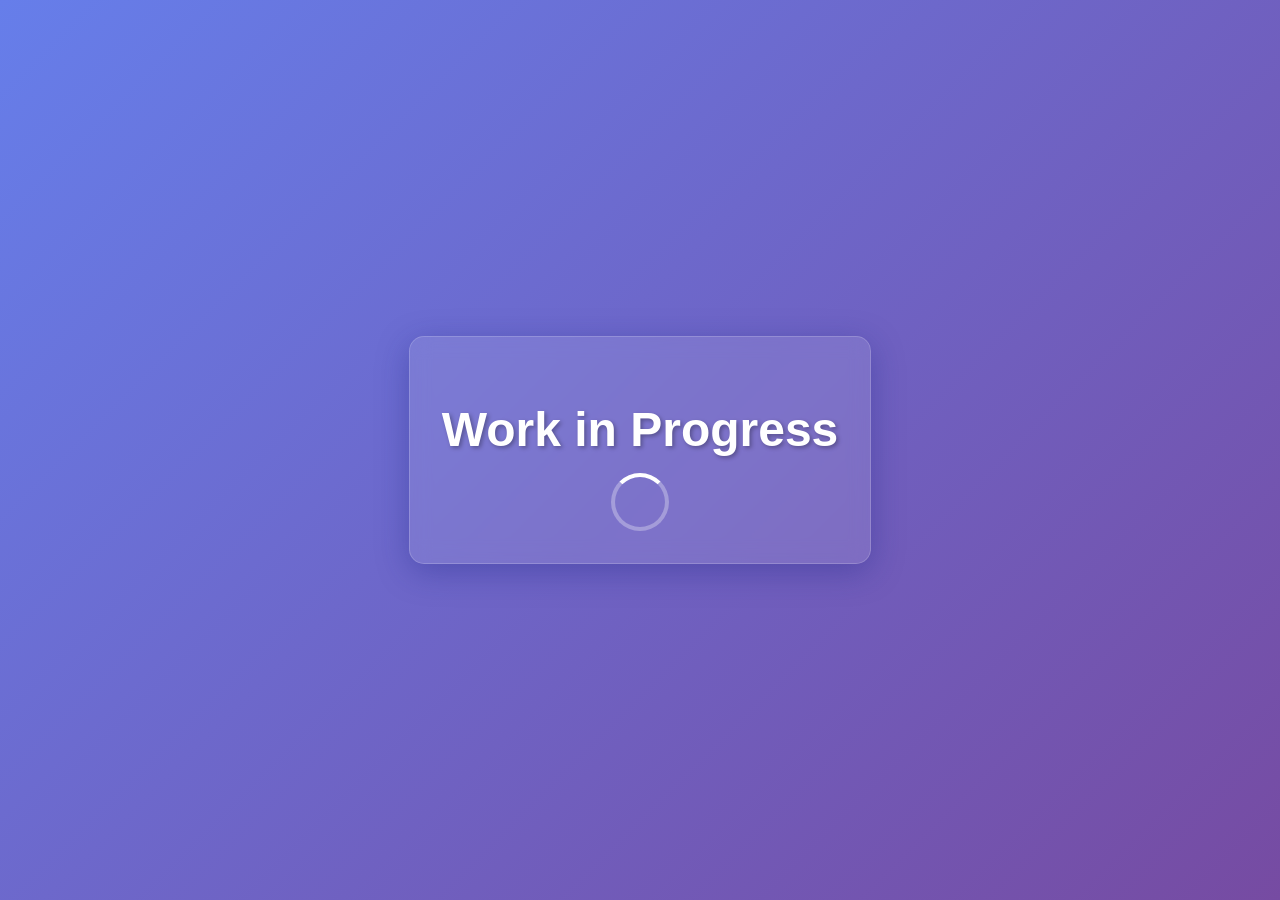
==== index.html @ 6d2d439e "Added WIP display and removed old site." ====
<!DOCTYPE html>
<html lang="en">
<head>
    <meta charset="UTF-8">
    <meta name="viewport" content="width=device-width, initial-scale=1.0">
    <title>Work in Progress</title>
    <style>
        body {
            margin: 0;
            padding: 0;
            font-family: 'Arial', sans-serif;
            background: linear-gradient(135deg, #667eea 0%, #764ba2 100%);
            display: flex;
            justify-content: center;
            align-items: center;
            min-height: 100vh;
            color: white;
        }
        
        .container {
            text-align: center;
            padding: 2rem;
            background: rgba(255, 255, 255, 0.1);
            border-radius: 15px;
            backdrop-filter: blur(10px);
            box-shadow: 0 8px 32px rgba(31, 38, 135, 0.37);
            border: 1px solid rgba(255, 255, 255, 0.18);
        }
        
        h1 {
            font-size: 3rem;
            margin-bottom: 1rem;
            text-shadow: 2px 2px 4px rgba(0, 0, 0, 0.3);
        }
        
        p {
            font-size: 1.2rem;
            margin-bottom: 2rem;
            opacity: 0.9;
        }
        
        .loader {
            border: 4px solid rgba(255, 255, 255, 0.3);
            border-radius: 50%;
            border-top: 4px solid white;
            width: 50px;
            height: 50px;
            animation: spin 1s linear infinite;
            margin: 0 auto;
        }
        
        @keyframes spin {
            0% { transform: rotate(0deg); }
            100% { transform: rotate(360deg); }
        }
    </style>
</head>
<body>
    <div class="container">
        <h1>Work in Progress</h1>
        <div class="loader"></div>
    </div>
</body>
</html>
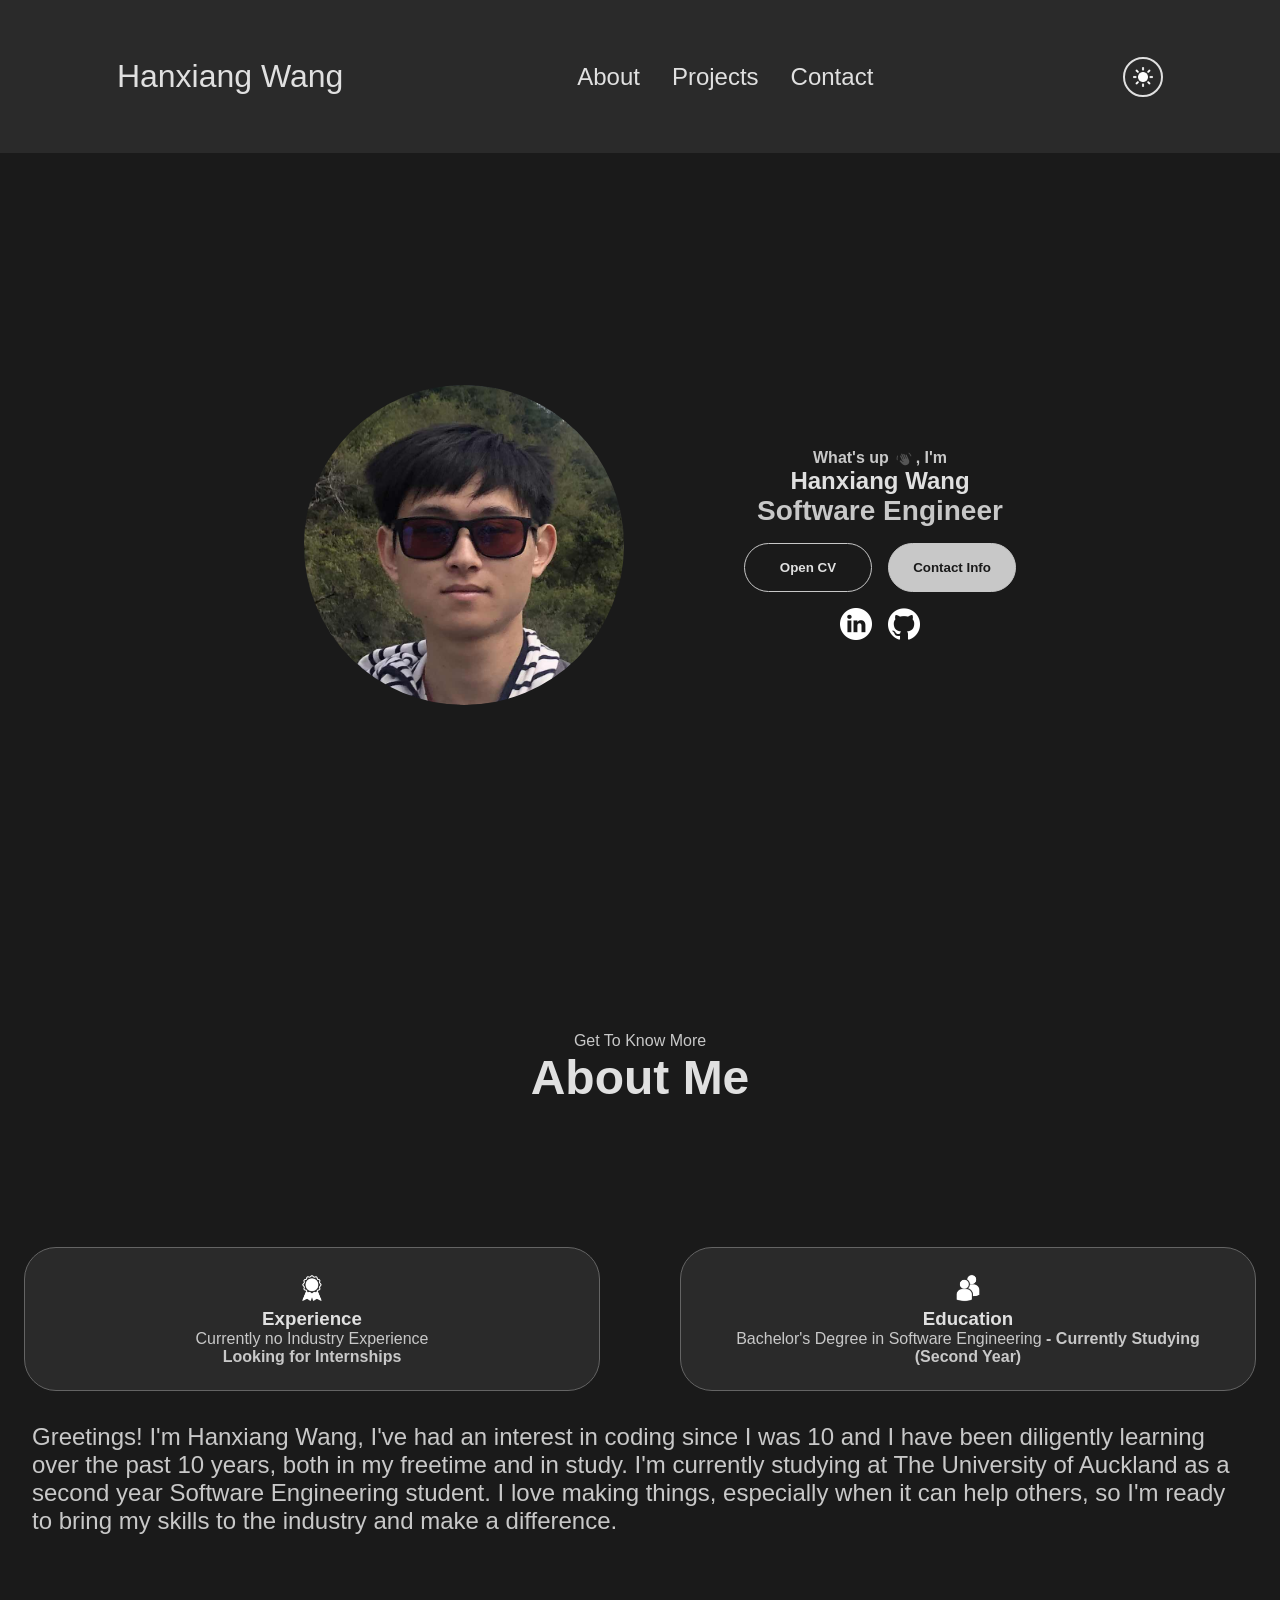
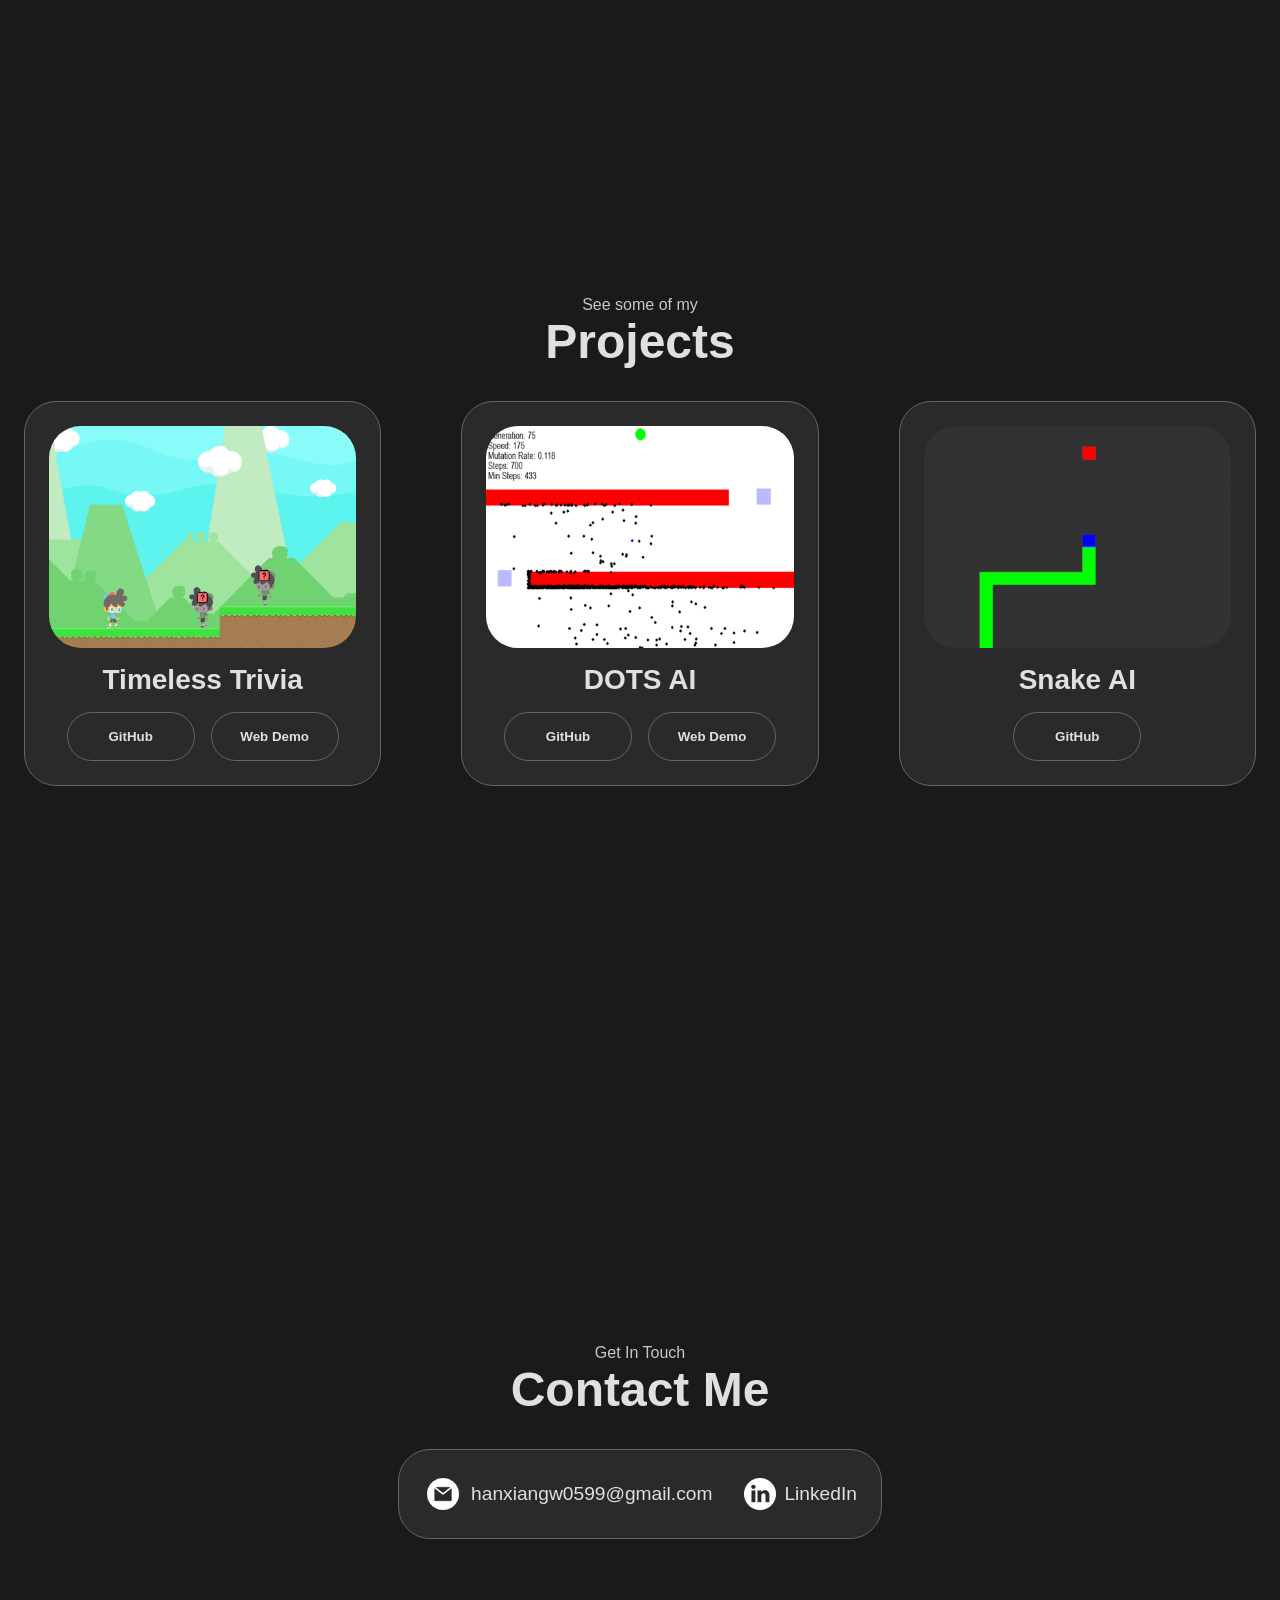
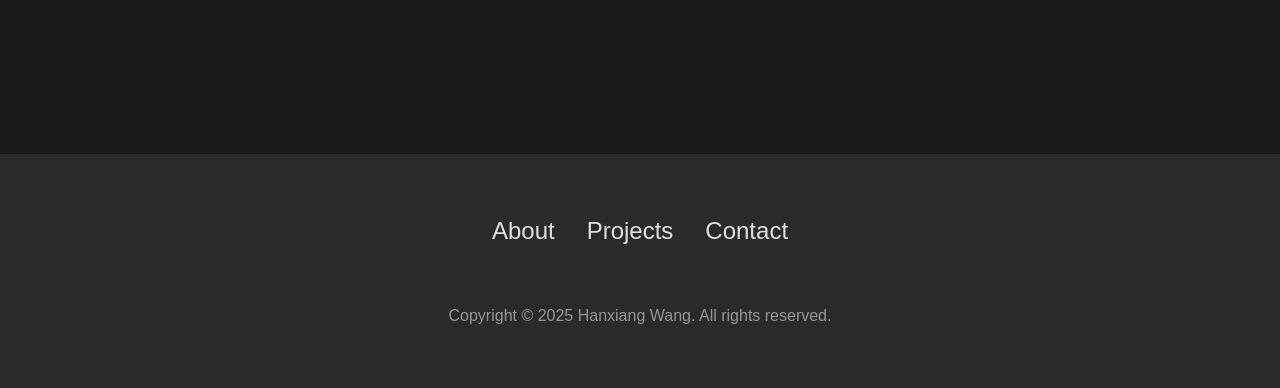
==== commit d4d4daa1: "Added responsive design and dark mode options." ====
--- a/index.html
+++ b/index.html
@@ -1,64 +1,251 @@
 <!DOCTYPE html>
 <html lang="en">
-<head>
-    <meta charset="UTF-8">
-    <meta name="viewport" content="width=device-width, initial-scale=1.0">
-    <title>Work in Progress</title>
-    <style>
-        body {
-            margin: 0;
-            padding: 0;
-            font-family: 'Arial', sans-serif;
-            background: linear-gradient(135deg, #667eea 0%, #764ba2 100%);
-            display: flex;
-            justify-content: center;
-            align-items: center;
-            min-height: 100vh;
-            color: white;
-        }
-        
-        .container {
-            text-align: center;
-            padding: 2rem;
-            background: rgba(255, 255, 255, 0.1);
-            border-radius: 15px;
-            backdrop-filter: blur(10px);
-            box-shadow: 0 8px 32px rgba(31, 38, 135, 0.37);
-            border: 1px solid rgba(255, 255, 255, 0.18);
-        }
-        
-        h1 {
-            font-size: 3rem;
-            margin-bottom: 1rem;
-            text-shadow: 2px 2px 4px rgba(0, 0, 0, 0.3);
-        }
-        
-        p {
-            font-size: 1.2rem;
-            margin-bottom: 2rem;
-            opacity: 0.9;
-        }
-        
-        .loader {
-            border: 4px solid rgba(255, 255, 255, 0.3);
-            border-radius: 50%;
-            border-top: 4px solid white;
-            width: 50px;
-            height: 50px;
-            animation: spin 1s linear infinite;
-            margin: 0 auto;
-        }
-        
-        @keyframes spin {
-            0% { transform: rotate(0deg); }
-            100% { transform: rotate(360deg); }
-        }
-    </style>
-</head>
-<body>
-    <div class="container">
-        <h1>Work in Progress</h1>
-        <div class="loader"></div>
-    </div>
-</body>
-</html>+  <head>
+    <meta charset="UTF-8" />
+    <meta name="viewport" content="width=device-width, initial-scale=1.0" />
+    <title>Hanxiang Wang Portfolio</title>
+    <link rel="stylesheet" href="style.css" />
+    <link rel="stylesheet" href="mediaqueries.css" />
+  </head>
+  <body>
+    <nav id="desktop-nav">
+      <div class="logo">Hanxiang Wang</div>
+      <div>
+        <ul class="nav-links">
+          <li><a href="#about">About</a></li>
+          <li><a href="#projects">Projects</a></li>
+          <li><a href="#contact">Contact</a></li>
+        </ul>
+      </div>
+      <div class="spacer">
+        <button id="theme-toggle" class="theme-toggle-btn">🌙</button>
+      </div>
+    </nav>
+    <nav id="hamburger-nav">
+      <div class="logo">Hanxiang Wang</div>
+      <div class="hamburger-menu">
+        <div class="hamburger-icon" onclick="toggleMenu()">
+          <span></span>
+          <span></span>
+          <span></span>
+        </div>
+        <div class="menu-links">
+          <li><a href="#about" onclick="toggleMenu()">About</a></li>
+          <li><a href="#projects" onclick="toggleMenu()">Projects</a></li>
+          <li><a href="#contact" onclick="toggleMenu()">Contact</a></li>
+        </div>
+      </div>
+    </nav>
+    <section id="profile">
+      <div class="section__pic-container">
+        <img
+          src="./assets/img/portfolio/avatar.png"
+          alt="Hanxiang Wang Profile Picture"
+          class="profile-pic"
+        />
+      </div>
+      <div class="section__text">
+        <p class="section__text__p1">What's up <img src="./assets/img/portfolio/wave.png" alt="Wave" class="wave-icon">, I'm</p>
+        <h1 class="section__text__h1">Hanxiang Wang</h1>
+        <p class="section__text__p2">Software Engineer</p>
+        <div class="btn-container">
+          <button
+            class="btn btn-color-2"
+            onclick="window.open('./assets/CV.pdf')"
+          >
+            Open CV
+          </button>
+          <button class="btn btn-color-1" onclick="location.href='./#contact'">
+            Contact Info
+          </button>
+        </div>
+        <div id="socials-container">
+          <img
+            src="./assets/img/portfolio/linkedin.png"
+            alt="My LinkedIn Profile"
+            class="icon"
+            onclick="location.href='https://www.linkedin.com/in/hanxiang-wang-6bb447214/'"
+          />
+          <img
+            src="./assets/img/portfolio/github.png"
+            alt="My GitHub Profile"
+            class="icon"
+            onclick="location.href='https://github.com/GoldenKnight123'"
+          />
+        </div>
+      </div>
+    </section>
+    <section id="about">
+      <p class="section__text__p1">Get To Know More</p>
+      <h1 class="title">About Me</h1>
+      <div class="section-container">
+        <div class="about-details-container">
+          <div class="about-containers">
+            <div class="details-container">
+              <img
+                src="./assets/img/portfolio/experience.png"
+                alt="Experience Icon"
+                class="icon"
+              />
+              <h3>Experience</h3>
+              <p>Currently no Industry Experience</p>
+              <p><strong>Looking for Internships</strong></p>
+            </div>
+            <div class="details-container">
+              <img
+                src="./assets/img/portfolio/education.png"
+                alt="Education Icon"
+                class="icon"
+              />
+              <h3>Education</h3>
+              <p>
+                Bachelor's Degree in Software Engineering
+                <strong>- Currently Studying (Second Year)</strong>
+              </p>
+            </div>
+          </div>
+          <div class="text-container">
+            <p>
+              Greetings! I'm Hanxiang Wang, I've had an interest in coding since
+              I was 10 and I have been diligently learning over the past 10
+              years, both in my freetime and in study. I'm currently studying at
+              The University of Auckland as a second year Software Engineering
+              student. I love making things, especially when it can help others,
+              so I'm ready to bring my skills to the industry and make a
+              difference.
+            </p>
+          </div>
+        </div>
+      </div>
+      <img
+        src="./assets/img/portfolio/arrow.png"
+        alt="Arrow icon"
+        class="icon arrow"
+        onclick="location.href='./#projects'"
+      />
+    </section>
+    <section id="projects">
+      <p class="section__text__p1">See some of my</p>
+      <h1 class="title">Projects</h1>
+      <div class="experience-details-container">
+        <div class="about-containers">
+          <div class="details-container color-container">
+            <div class="article-container">
+              <img
+                src="./assets/img/portfolio/quizplatformer.png"
+                alt="Project 1"
+                class="project-img"
+              />
+            </div>
+            <h2 class="experience-sub-title project-title">Timeless Trivia</h2>
+            <div class="btn-container">
+              <button
+                class="btn btn-color-2 project-btn"
+                onclick="location.href='https://github.com/GoldenKnight123/quizplatformerprogram'"
+              >
+                GitHub
+              </button>
+              <button
+                class="btn btn-color-2 project-btn"
+                onclick="location.href='./timeless_trivia/timeless_trivia.html'"
+              >
+                Web Demo
+              </button>
+            </div>
+          </div>
+          <div class="details-container color-container">
+            <div class="article-container">
+              <img
+                src="./assets/img/portfolio/dots_ai.png"
+                alt="Project 2"
+                class="project-img"
+              />
+            </div>
+            <h2 class="experience-sub-title project-title">DOTS AI</h2>
+            <div class="btn-container">
+              <button
+                class="btn btn-color-2 project-btn"
+                onclick="location.href='https://github.com/GoldenKnight123/DOTS_AI'"
+              >
+                GitHub
+              </button>
+              <button
+                class="btn btn-color-2 project-btn"
+                onclick="location.href='./dots_ai/index.html'"
+              >
+                Web Demo
+              </button>
+            </div>
+          </div>
+          <div class="details-container color-container">
+            <div class="article-container">
+              <img
+                src="./assets/img/portfolio/snake_ai.png"
+                alt="Project 3"
+                class="project-img"
+              />
+            </div>
+            <h2 class="experience-sub-title project-title">Snake AI</h2>
+            <div class="btn-container">
+              <button
+                class="btn btn-color-2 project-btn"
+                onclick="location.href='https://github.com/GoldenKnight123/Snake-RL-AI'"
+              >
+                GitHub
+              </button>
+            </div>
+          </div>
+        </div>
+      </div>
+      <img
+        src="./assets/img/portfolio/arrow.png"
+        alt="Arrow icon"
+        class="icon arrow"
+        onclick="location.href='./#contact'"
+      />
+    </section>
+    <section id="contact">
+      <p class="section__text__p1">Get In Touch</p>
+      <h1 class="title">Contact Me</h1>
+      <div class="contact-info-upper-container">
+        <div class="contact-info-container">
+          <img
+            src="./assets/img/portfolio/email.png"
+            alt="Email Icon"
+            class="icon contact-icon email-icon"
+          />
+          <p>
+            <a href="mailto:hanxiangw0599@gmail.com">hanxiangw0599@gmail.com</a>
+          </p>
+        </div>
+        <div class="contact-info-container">
+          <img
+            src="./assets/img/portfolio/linkedin.png"
+            alt="LinkedIn Icon"
+            class="icon contact-icon"
+          />
+          <p>
+            <a href="https://www.linkedin.com/in/hanxiang-wang-6bb447214/"
+              >LinkedIn</a
+            >
+          </p>
+        </div>
+      </div>
+    </section>
+    <footer>
+      <nav>
+        <div class="nav-links-container">
+          <div>
+            <ul class="nav-links">
+              <li><a href="#about">About</a></li>
+              <li><a href="#projects">Projects</a></li>
+              <li><a href="#contact">Contact</a></li>
+            </ul>
+          </div>
+        </div>
+      </nav>
+      <p>Copyright &#169; 2025 Hanxiang Wang. All rights reserved.</p>
+    </footer>
+    <script src="script.js"></script>
+  </body>
+</html>
--- a/style.css
+++ b/style.css
@@ -0,0 +1,624 @@
+/* GENERAL */
+
+* {
+  margin: 0;
+  padding: 0;
+}
+
+body {
+  font-family: "Segoe UI", Tahoma, Geneva, Verdana, sans-serif;
+  background-color: #1a1a1a; /* Changed from #f4f4f4 */
+  color: #e0e0e0; /* Changed from #333 */
+  overflow-x: hidden;
+}
+
+html {
+  scroll-behavior: smooth;
+  overflow-x: hidden;
+}
+
+p {
+  color: rgb(200, 200, 200); /* Changed from rgb(85, 85, 85) */
+}
+
+/* TRANSITION */
+
+a,
+.btn {
+  transition: all 0.3s ease;
+}
+
+/* THEME TOGGLE */
+.theme-toggle-btn {
+  background: none;
+  border: 2px solid #e0e0e0;
+  border-radius: 50%;
+  width: 40px;
+  height: 40px;
+  font-size: 1.2rem;
+  cursor: pointer;
+  margin-left: 1rem;
+  transition: all 0.3s ease;
+  display: flex;
+  align-items: center;
+  justify-content: center;
+}
+
+.theme-toggle-btn:hover {
+  background-color: #e0e0e0;
+  color: #1a1a1a;
+}
+
+.theme-icon {
+  width: 20px;
+  height: 20px;
+  filter: invert(1); /* For dark mode */
+}
+
+body.light-mode .theme-icon {
+  filter: none; /* No filter for light mode */
+}
+
+/* Light mode styles */
+body.light-mode {
+  background-color: #f4f4f4;
+  color: #333;
+}
+
+body.light-mode nav {
+  background-color: #fff;
+}
+
+body.light-mode #hamburger-nav {
+  background-color: #fff;
+}
+
+body.light-mode .menu-links {
+  background-color: #fff;
+}
+
+body.light-mode .menu-links a {
+  color: #333;
+}
+
+body.light-mode .hamburger-icon span {
+  background-color: #333;
+}
+
+body.light-mode .logo,
+body.light-mode a {
+  color: #333;
+}
+
+body.light-mode p {
+  color: rgb(85, 85, 85);
+}
+
+body.light-mode .title {
+  color: #333;
+}
+
+body.light-mode .details-container {
+  background: white;
+  border-color: rgb(163, 163, 163);
+}
+
+body.light-mode .color-container {
+  background: rgb(250, 250, 250);
+  border-color: rgb(163, 163, 163);
+}
+
+body.light-mode .contact-info-upper-container {
+  background: rgb(250, 250, 250);
+  border-color: rgb(163, 163, 163);
+}
+
+body.light-mode .project-title {
+  color: #333;
+}
+
+body.light-mode .project-btn {
+  color: #333;
+  border-color: rgb(163, 163, 163);
+}
+
+body.light-mode .experience-sub-title {
+  color: rgb(85, 85, 85);
+}
+
+body.light-mode .btn-color-1,
+body.light-mode .btn-color-2 {
+  border-color: rgb(53, 53, 53);
+}
+
+body.light-mode .btn-color-1 {
+  background-color: rgb(53, 53, 53);
+  color: rgb(250, 250, 250)
+}
+
+body.light-mode .btn-color-2 {
+  color: #333;
+}
+
+body.light-mode .icon {
+  filter: none;
+}
+
+body.light-mode .arrow {
+  filter: none;
+}
+
+body.light-mode .contact-icon,
+body.light-mode .email-icon {
+  filter: none;
+}
+
+body.light-mode .theme-toggle-btn {
+  border-color: #333;
+  color: #333;
+}
+
+body.light-mode .theme-toggle-btn:hover {
+  background-color: #333;
+  color: #fff;
+}
+
+body.light-mode footer {
+  background-color: #fff;
+}
+
+body.light-mode footer p {
+  color: rgb(117, 117, 117);
+}
+
+/* DESKTOP NAVIGATION */
+
+nav,
+.nav-links {
+  display: flex;
+}
+
+nav {
+  justify-content: space-around;
+  align-items: center;
+  height: 17vh;
+  background-color: #2a2a2a; /* Add dark nav background */
+}
+
+.nav-links {
+  gap: 2rem;
+  list-style: none;
+  font-size: 1.5rem;
+}
+
+a {
+  color: #e0e0e0; /* Changed from black */
+  text-decoration: none;
+  text-decoration-color: white;
+}
+
+a:hover {
+  color: #888; /* Changed from grey */
+  text-decoration: underline;
+  text-underline-offset: 1rem;
+  text-decoration-color: rgb(120, 120, 120); /* Changed from rgb(181, 181, 181) */
+}
+
+.logo {
+  font-size: 2rem;
+  color: #e0e0e0; /* Add explicit color */
+}
+
+.logo:hover {
+  cursor: default;
+}
+
+/* HAMBURGER MENU */
+
+#hamburger-nav {
+  display: none;
+  background-color: #2a2a2a; /* Add dark background */
+  width: 100%;
+  margin: 0;
+  padding: 0 1rem;
+  box-sizing: border-box;
+}
+
+.hamburger-menu {
+  position: relative;
+  display: inline-block;
+}
+
+.hamburger-icon {
+  display: flex;
+  flex-direction: column;
+  justify-content: space-between;
+  height: 24px;
+  width: 30px;
+  cursor: pointer;
+}
+
+.hamburger-icon span {
+  width: 100%;
+  height: 2px;
+  background-color: #e0e0e0; /* Changed from black */
+  transition: all 0.3s ease;
+}
+
+.menu-links {
+  position: absolute;
+  top: 100%;
+  right: 0;
+  background-color: #2a2a2a; /* Changed from white */
+  width: fit-content;
+  max-height: 0;
+  overflow: hidden;
+  transition: all 0.3s ease-in-out;
+}
+
+.menu-links a {
+  display: block;
+  padding: 10px;
+  text-align: center;
+  font-size: 1.5rem;
+  color: #e0e0e0; /* Changed from black */
+  text-decoration: none;
+  transition: all 0.3s ease-in-out;
+}
+
+.menu-links li {
+  list-style: none;
+}
+
+.menu-links.open {
+  max-height: 300px;
+}
+
+.hamburger-icon.open span:first-child {
+  transform: rotate(45deg) translate(10px, 5px);
+}
+
+.hamburger-icon.open span:nth-child(2) {
+  opacity: 0;
+}
+
+.hamburger-icon.open span:last-child {
+  transform: rotate(-45deg) translate(10px, -5px);
+}
+
+.hamburger-icon span:first-child {
+  transform: none;
+}
+
+.hamburger-icon span:nth-child(2) {
+  opacity: 1;
+}
+
+.hamburger-icon span:last-child {
+  transform: none;
+}
+
+/* SECTIONS */
+
+section {
+  padding-top: 4vh;
+  height: 96vh;
+  margin: 0 auto;
+  max-width: 1600px;
+  box-sizing: border-box;
+  min-height: fit-content;
+}
+
+.section-container {
+  display: flex;
+}
+
+/* PROFILE SECTION */
+
+#profile {
+  display: flex;
+  justify-content: center;
+  gap: 5rem;
+  height: 80vh;
+}
+
+.section__pic-container {
+  display: flex;
+  height: 400px;
+  width: 400px;
+  margin: auto 0;
+  justify-content: center;
+  align-items: center;
+}
+
+.profile-pic {
+  border-radius: 50%;
+  width: 80%;
+  height: 80%;
+  object-fit: cover;
+}
+
+.section__text {
+  align-self: center;
+  text-align: center;
+}
+
+.section__text p {
+  font-weight: 600;
+}
+
+.section__text__p1 {
+  text-align: center;
+}
+
+.section__text__p2 {
+  font-size: 1.75rem;
+  margin-bottom: 1rem;
+}
+
+.title {
+  font-size: 3rem;
+  text-align: center;
+  color: #e0e0e0; /* Add explicit color */
+}
+
+#socials-container {
+  display: flex;
+  justify-content: center;
+  gap: 1rem;
+  margin-top: 1rem;
+}
+
+/* ICONS */
+
+.icon {
+  cursor: pointer;
+  height: 2rem;
+  filter: invert(1); /* Invert icons for dark theme */
+}
+
+.wave-icon {
+  height: 1rem;
+  width: auto;
+  vertical-align: middle;
+  margin: 0 0.2em;
+}
+
+/* BUTTONS */
+
+.btn-container {
+  display: flex;
+  justify-content: center;
+  gap: 1rem;
+}
+
+.btn {
+  font-weight: 600;
+  transition: all 0.3s ease;
+  padding: 1rem;
+  width: 8rem;
+  border-radius: 2rem;
+}
+
+.btn-color-1,
+.btn-color-2 {
+  border: rgb(200, 200, 200) 0.1rem solid; /* Changed border color */
+}
+
+.btn-color-1:hover,
+.btn-color-2:hover {
+  cursor: pointer;
+}
+
+.btn-color-1,
+.btn-color-2:hover {
+  background: rgb(200, 200, 200); /* Changed background */
+  color: #1a1a1a; /* Changed text color */
+}
+
+.btn-color-1:hover {
+  background: rgb(255, 255, 255); /* Changed hover background */
+}
+
+.btn-color-2 {
+  background: none;
+  color: #e0e0e0; /* Add text color */
+}
+
+.btn-color-2:hover {
+  border: rgb(255, 255, 255) 0.1rem solid;
+}
+
+.btn-container {
+  gap: 1rem;
+}
+
+/* ABOUT SECTION */
+
+#about {
+  position: relative;
+}
+
+.about-containers {
+  gap: 2rem;
+  margin-bottom: 2rem;
+  margin-top: 2rem;
+  padding: 0 1rem;
+}
+
+.text-container {
+  flex: 1;
+  display: flex;
+  flex-direction: column;
+  justify-content: center;
+  width: 100%;
+}
+
+.about-details-container {
+  justify-content: center;
+  flex-direction: column;
+  align-items: center;
+  min-height: fit-content;
+  height: auto;
+}
+
+.section-container {
+  gap: 4rem;
+  height: auto; /* Change from 30% to auto for better flexibility */
+  min-height: 60vh; /* Add minimum height */
+  align-items: center; /* Center items vertically */
+}
+
+.about-containers {
+  gap: 2rem;
+  margin-bottom: 2rem;
+  margin-top: 2rem;
+  flex-wrap: wrap;
+  min-height: fit-content;
+  width: 100%;
+}
+
+.about-containers,
+.about-details-container {
+  display: flex;
+}
+
+.text-container p {
+  font-size: 1.5rem;
+  padding: 0 2rem;
+}
+
+.arrow {
+  position: absolute;
+  bottom: 3rem;
+  right: -5rem;
+  filter: invert(1); /* Invert arrow for dark theme */
+}
+
+.details-container {
+  padding: 1.5rem;
+  margin: 0 1.5rem;
+  flex: 1;
+  background: #2a2a2a; /* Changed from white */
+  border-radius: 2rem;
+  border: rgb(100, 100, 100) 0.1rem solid; /* Changed border color */
+  border-color: rgb(100, 100, 100); /* Changed border color */
+  text-align: center;
+  min-width: 200px;
+}
+
+.section-container {
+  gap: 4rem;
+  height: 30%;
+}
+
+.section__pic-container {
+  height: 400px;
+  width: 400px;
+  margin: auto 0;
+}
+
+/* PROJECTS SECTION */
+
+.experience-sub-title {
+  color: rgb(200, 200, 200); /* Changed from rgb(85, 85, 85) */
+  font-weight: 600;
+  font-size: 1.75rem;
+  margin-bottom: 2rem;
+}
+
+.experience-details-container {
+  display: flex;
+  justify-content: center;
+  flex-direction: column;
+  align-items: center;
+}
+
+.article-container {
+  display: flex;
+  text-align: initial;
+  flex-wrap: wrap;
+  flex-direction: row;
+  gap: 2.5rem;
+  justify-content: space-around;;
+}
+
+#projects {
+  position: relative;
+}
+
+.color-container {
+  border-color: rgb(100, 100, 100); /* Changed from rgb(163, 163, 163) */
+  background: #2a2a2a; /* Changed from rgb(250, 250, 250) */
+}
+
+.project-img {
+  border-radius: 2rem;
+  width: 100%;
+  height: 100%;
+}
+
+.project-title {
+  margin: 1rem;
+  color: #e0e0e0; /* Changed from black */
+}
+
+.project-btn {
+  color: #e0e0e0; /* Changed from black */
+  border-color: rgb(100, 100, 100); /* Changed from rgb(163, 163, 163) */
+}
+
+/* CONTACT */
+
+#contact {
+  display: flex;
+  justify-content: center;
+  flex-direction: column;
+  height: 70vh;
+}
+
+.contact-info-upper-container {
+  display: flex;
+  justify-content: center;
+  border-radius: 2rem;
+  border: rgb(100, 100, 100) 0.1rem solid; /* Changed border color */
+  border-color: rgb(100, 100, 100); /* Changed border color */
+  background: #2a2a2a; /* Changed from rgb(250, 250, 250) */
+  margin: 2rem auto;
+  padding: 0.5rem;
+}
+
+.contact-info-container {
+  display: flex;
+  align-items: center;
+  justify-content: center;
+  gap: 0.5rem;
+  margin: 1rem;
+}
+
+.contact-info-container p {
+  font-size: larger;
+}
+
+.contact-icon {
+  cursor: default;
+  height: 2rem;
+  filter: invert(1); /* Invert contact icons */
+}
+
+.email-icon {
+  height: 2.5rem;
+  filter: invert(1); /* Invert email icon */
+}
+
+/* FOOTER */
+
+footer {
+  height: 26vh;
+  background-color: #2a2a2a; /* Add dark footer background */
+}
+
+footer p {
+  text-align: center;
+  color: rgb(150, 150, 150); /* Changed from rgb(117, 117, 117) */
+}
--- a/mediaqueries.css
+++ b/mediaqueries.css
@@ -0,0 +1,133 @@
+@media screen and (max-width: 1400px) {
+  #profile {
+    height: 83vh;
+    margin-bottom: 6rem;
+  }
+
+  .about-containers {
+    flex-wrap: wrap;
+  }
+}
+
+@media screen and (max-width: 1200px) {
+  #desktop-nav {
+    display: none;
+  }
+
+  #hamburger-nav {
+    display: flex;
+  }
+
+  .experience-details-container {
+    margin-top: 2rem;
+  }
+
+  #profile,
+  .section-container {
+    display: block;
+  }
+
+  .arrow {
+    display: none;
+  }
+
+  section,
+  .section-container {
+    height: fit-content;
+  }
+
+  section {
+    margin: 0 5%;
+  }
+
+  .section__pic-container {
+    margin: 0 auto 2rem auto;
+    display: flex;
+    justify-content: center;
+    align-items: center;
+    width: 275px;
+    height: 275px;
+  }
+}
+
+@media screen and (max-width: 768px) {
+  .about-containers {
+    flex-direction: column;
+  }
+
+  .section-container {
+    flex-direction: column;
+    gap: 2rem;
+  }
+
+  .details-container {
+    margin-bottom: 1rem;
+  }
+
+  .text-container {
+    margin-bottom: 2rem;
+  }
+
+  .text-container p {
+    font-size: 1rem;
+  }
+
+  #profile,
+  .section-container {
+    display: block;
+  }
+
+  .section__text {
+    margin: 0 auto;
+    text-align: center;
+  }
+}
+
+@media screen and (max-width: 600px) {
+  #contact,
+  #profile,
+  footer {
+    height: 20vh;
+    margin-bottom: 0;
+  }
+
+  article {
+    font-size: 1rem;
+  }
+
+  footer nav {
+    height: fit-content;
+    margin-bottom: 2rem;
+  }
+
+  .about-containers,
+  .contact-info-upper-container,
+  .btn-container {
+    flex-wrap: wrap;
+  }
+
+  .contact-info-container {
+    margin: 0.5rem;
+  }
+
+  .contact-info-container p,
+  .nav-links li a {
+    font-size: 1rem;
+  }
+
+  .logo {
+    font-size: 1.5rem;
+  }
+
+  .section__text__p2 {
+    font-size: 1.25rem;
+  }
+
+  .title {
+    font-size: 2rem;
+  }
+
+  .text-container {
+    text-align: justify;
+  }
+}
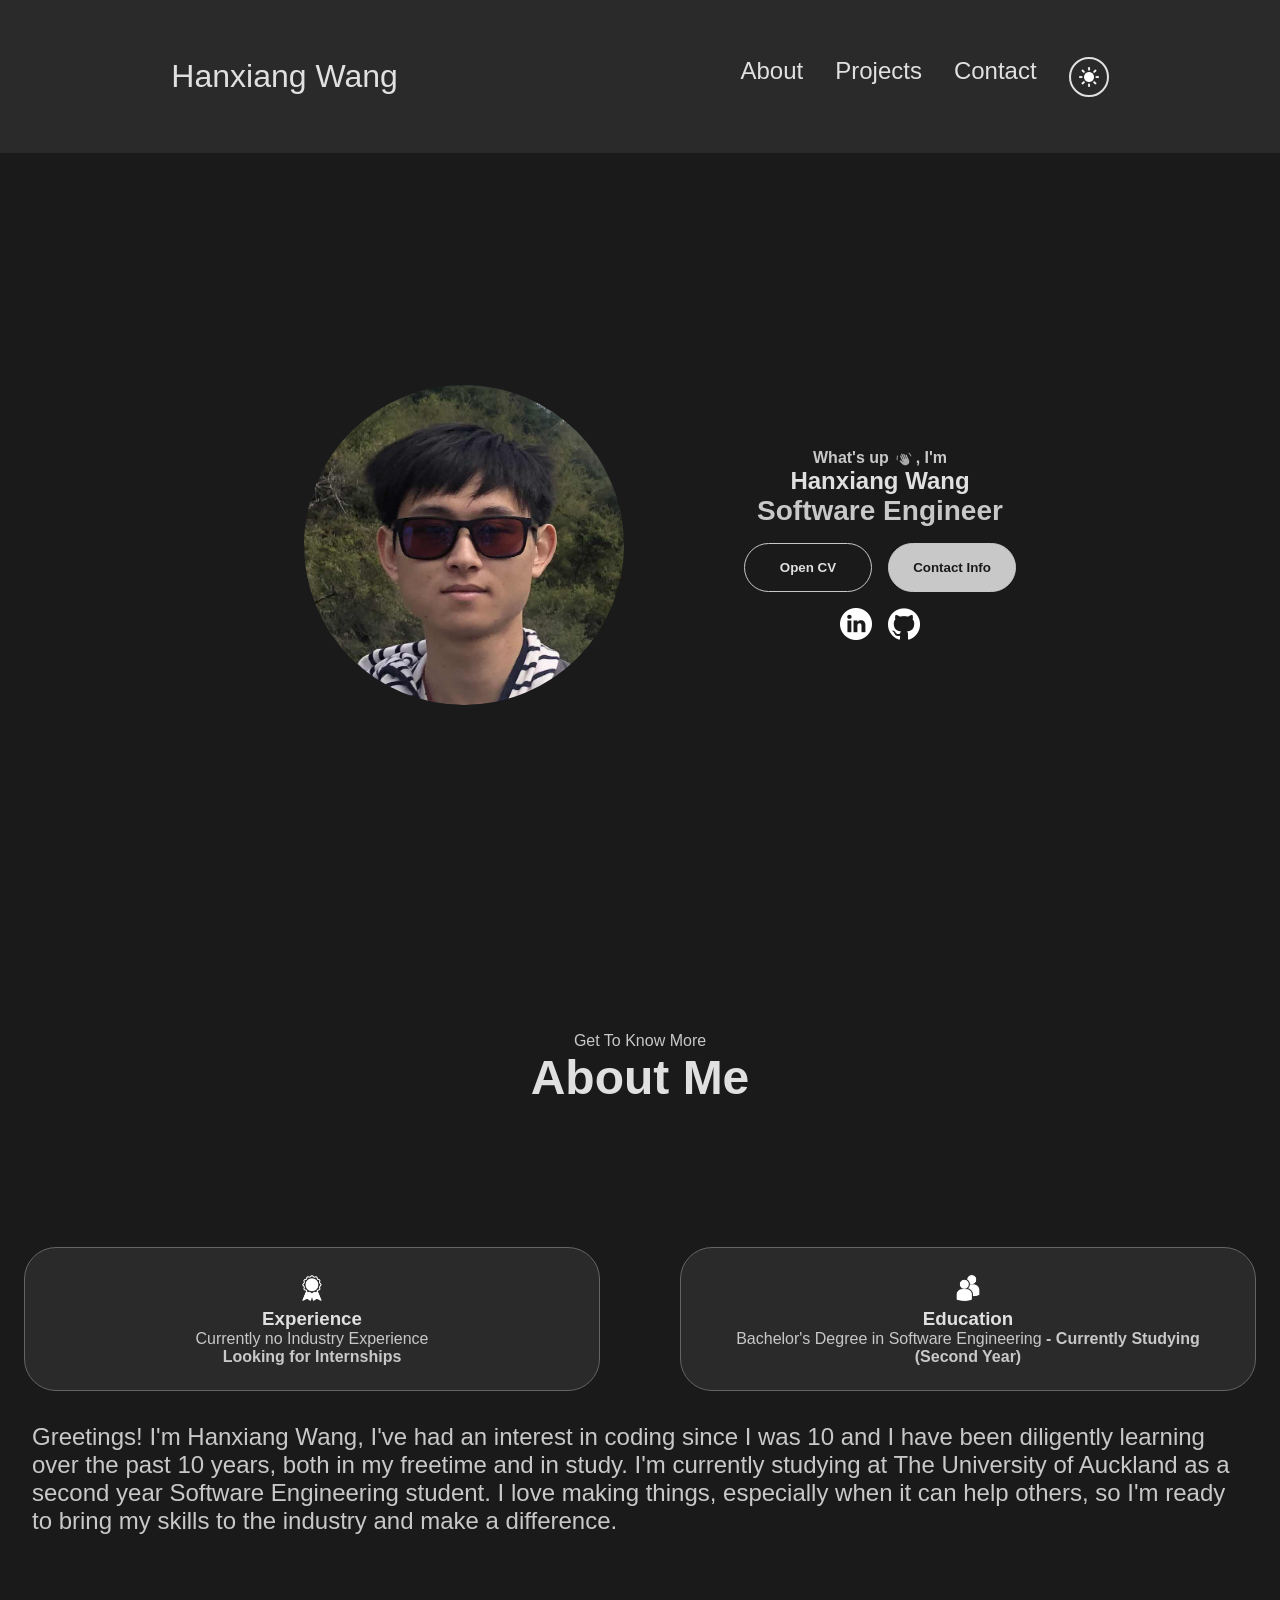
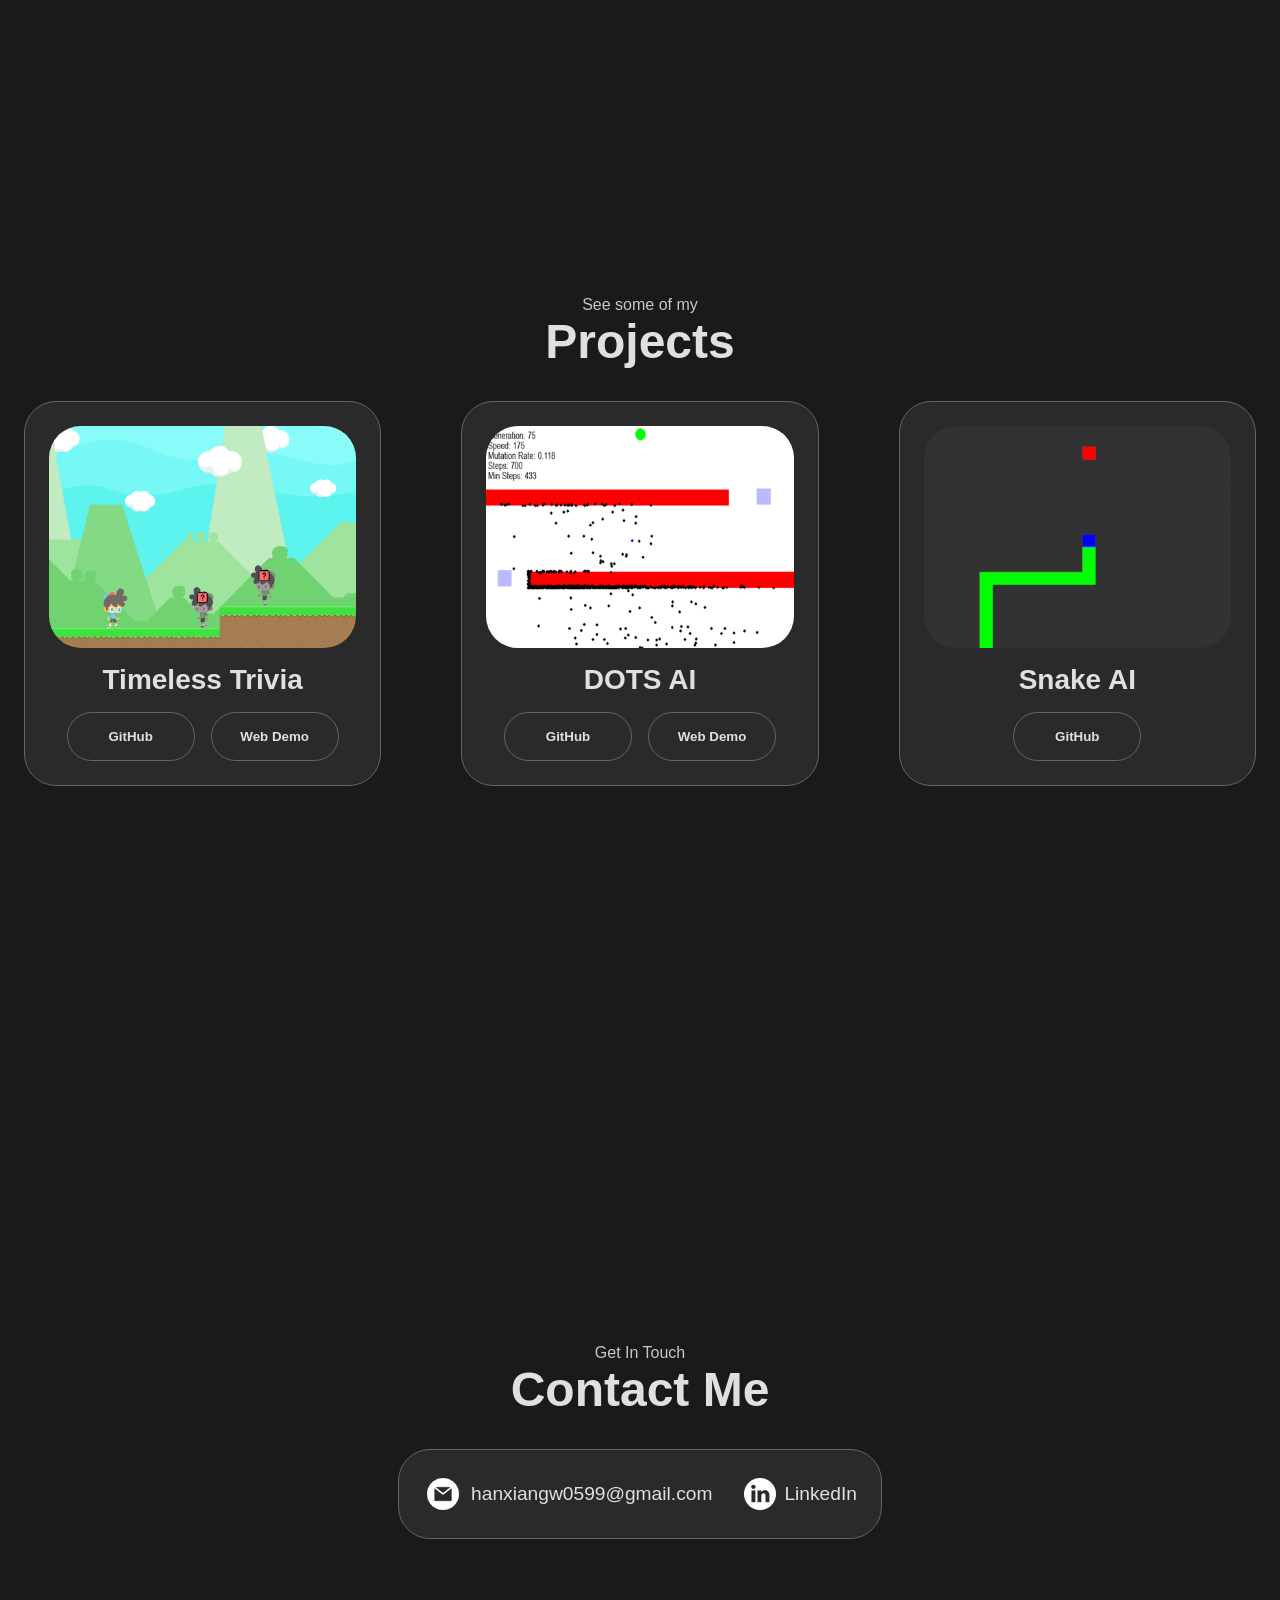
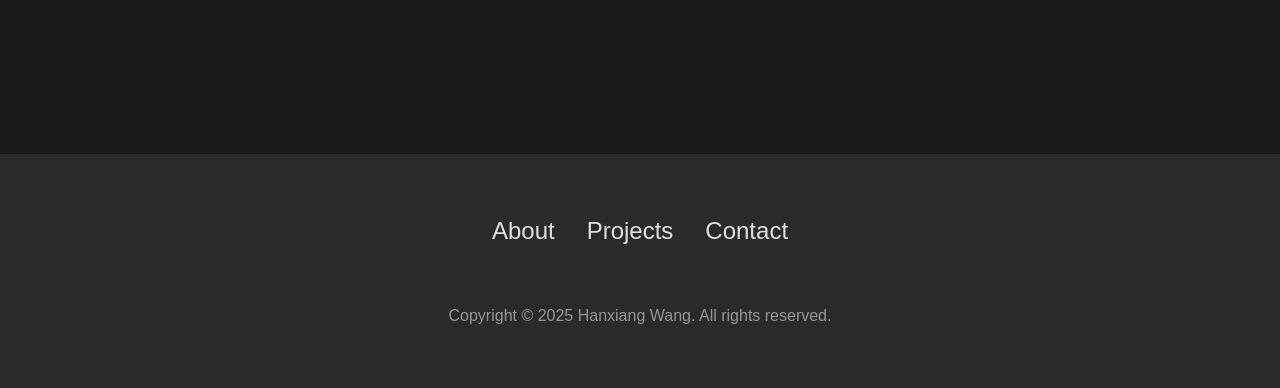
==== commit ada4a71f: "Made theme button visible in smaller displays. Button now open links in new tab." ====
--- a/index.html
+++ b/index.html
@@ -15,10 +15,10 @@
           <li><a href="#about">About</a></li>
           <li><a href="#projects">Projects</a></li>
           <li><a href="#contact">Contact</a></li>
+          <li>
+            <button id="theme-toggle" class="theme-toggle-btn">🌙</button>
+          </li>
         </ul>
-      </div>
-      <div class="spacer">
-        <button id="theme-toggle" class="theme-toggle-btn">🌙</button>
       </div>
     </nav>
     <nav id="hamburger-nav">
@@ -33,6 +33,14 @@
           <li><a href="#about" onclick="toggleMenu()">About</a></li>
           <li><a href="#projects" onclick="toggleMenu()">Projects</a></li>
           <li><a href="#contact" onclick="toggleMenu()">Contact</a></li>
+          <li>
+            <button
+              id="theme-toggle-mobile"
+              class="theme-toggle-btn mobile-theme-btn"
+            >
+              🌙
+            </button>
+          </li>
         </div>
       </div>
     </nav>
@@ -45,7 +53,14 @@
         />
       </div>
       <div class="section__text">
-        <p class="section__text__p1">What's up <img src="./assets/img/portfolio/wave.png" alt="Wave" class="wave-icon">, I'm</p>
+        <p class="section__text__p1">
+          What's up
+          <img
+            src="./assets/img/portfolio/wave.png"
+            alt="Wave"
+            class="wave-icon theme-icon"
+          />, I'm
+        </p>
         <h1 class="section__text__h1">Hanxiang Wang</h1>
         <p class="section__text__p2">Software Engineer</p>
         <div class="btn-container">
@@ -141,13 +156,13 @@
             <div class="btn-container">
               <button
                 class="btn btn-color-2 project-btn"
-                onclick="location.href='https://github.com/GoldenKnight123/quizplatformerprogram'"
+                onclick="window.open('https://github.com/GoldenKnight123/quizplatformerprogram', '_blank')"
               >
                 GitHub
               </button>
               <button
                 class="btn btn-color-2 project-btn"
-                onclick="location.href='./timeless_trivia/timeless_trivia.html'"
+                onclick="window.open('./timeless_trivia/timeless_trivia.html', '_blank')"
               >
                 Web Demo
               </button>
@@ -165,13 +180,13 @@
             <div class="btn-container">
               <button
                 class="btn btn-color-2 project-btn"
-                onclick="location.href='https://github.com/GoldenKnight123/DOTS_AI'"
+                onclick="window.open('https://github.com/GoldenKnight123/DOTS_AI', '_blank')"
               >
                 GitHub
               </button>
               <button
                 class="btn btn-color-2 project-btn"
-                onclick="location.href='./dots_ai/index.html'"
+                onclick="window.open('./dots_ai/index.html', '_blank')"
               >
                 Web Demo
               </button>
@@ -189,7 +204,7 @@
             <div class="btn-container">
               <button
                 class="btn btn-color-2 project-btn"
-                onclick="location.href='https://github.com/GoldenKnight123/Snake-RL-AI'"
+                onclick="window.open('https://github.com/GoldenKnight123/Snake-RL-AI', '_blank')"
               >
                 GitHub
               </button>
@@ -225,7 +240,9 @@
             class="icon contact-icon"
           />
           <p>
-            <a href="https://www.linkedin.com/in/hanxiang-wang-6bb447214/"
+            <a
+              href="https://www.linkedin.com/in/hanxiang-wang-6bb447214/"
+              target="_blank"
               >LinkedIn</a
             >
           </p>
--- a/style.css
+++ b/style.css
@@ -29,6 +29,24 @@
 }
 
 /* THEME TOGGLE */
+
+.mobile-theme-btn {
+  margin: 10px auto;
+  display: block;
+  width: 40px;
+  height: 40px;
+}
+
+body.light-mode .mobile-theme-btn {
+  border-color: #333;
+  color: #333;
+}
+
+body.light-mode .mobile-theme-btn:hover {
+  background-color: #333;
+  color: #fff;
+}
+
 .theme-toggle-btn {
   background: none;
   border: 2px solid #e0e0e0;
@@ -37,7 +55,6 @@
   height: 40px;
   font-size: 1.2rem;
   cursor: pointer;
-  margin-left: 1rem;
   transition: all 0.3s ease;
   display: flex;
   align-items: center;
@@ -133,7 +150,7 @@
 
 body.light-mode .btn-color-1 {
   background-color: rgb(53, 53, 53);
-  color: rgb(250, 250, 250)
+  color: rgb(250, 250, 250);
 }
 
 body.light-mode .btn-color-2 {
@@ -201,7 +218,11 @@
   color: #888; /* Changed from grey */
   text-decoration: underline;
   text-underline-offset: 1rem;
-  text-decoration-color: rgb(120, 120, 120); /* Changed from rgb(181, 181, 181) */
+  text-decoration-color: rgb(
+    120,
+    120,
+    120
+  ); /* Changed from rgb(181, 181, 181) */
 }
 
 .logo {
@@ -540,7 +561,7 @@
   flex-wrap: wrap;
   flex-direction: row;
   gap: 2.5rem;
-  justify-content: space-around;;
+  justify-content: space-around;
 }
 
 #projects {
@@ -621,4 +642,4 @@
 footer p {
   text-align: center;
   color: rgb(150, 150, 150); /* Changed from rgb(117, 117, 117) */
-}+}
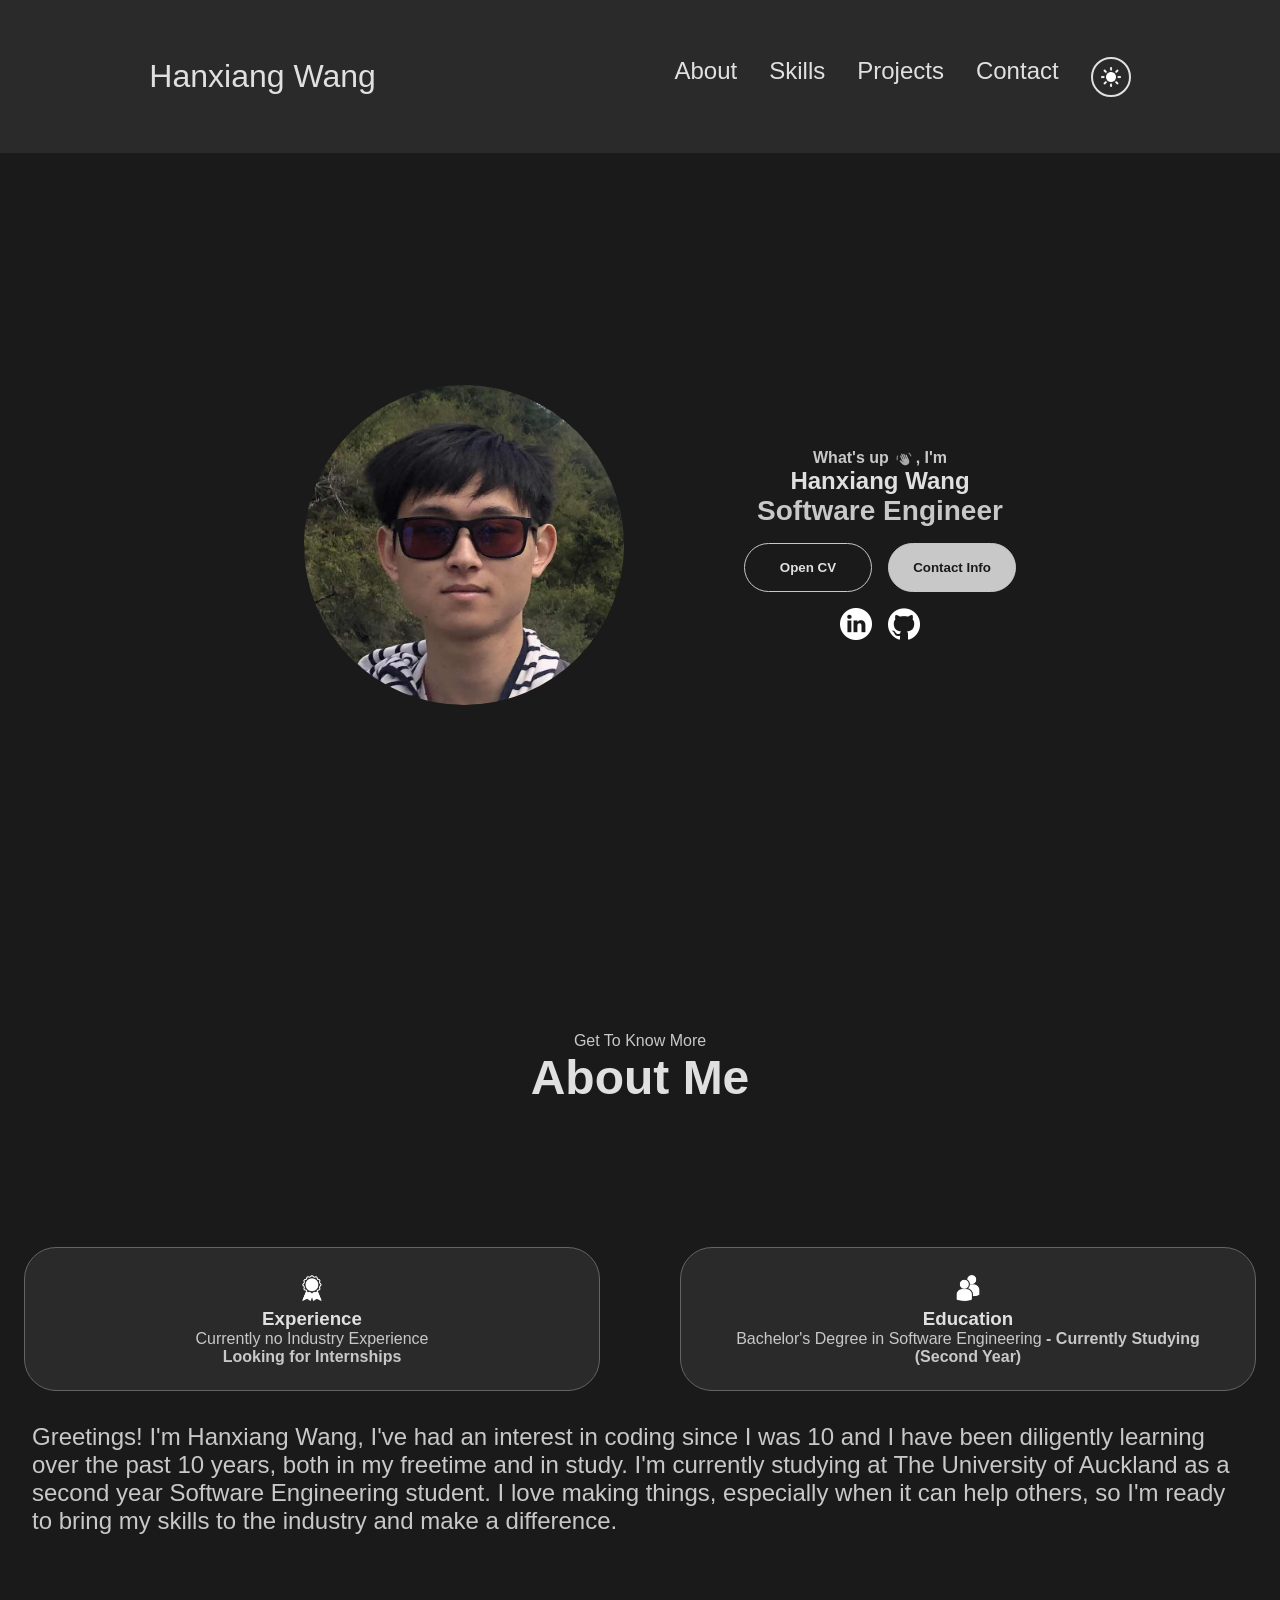
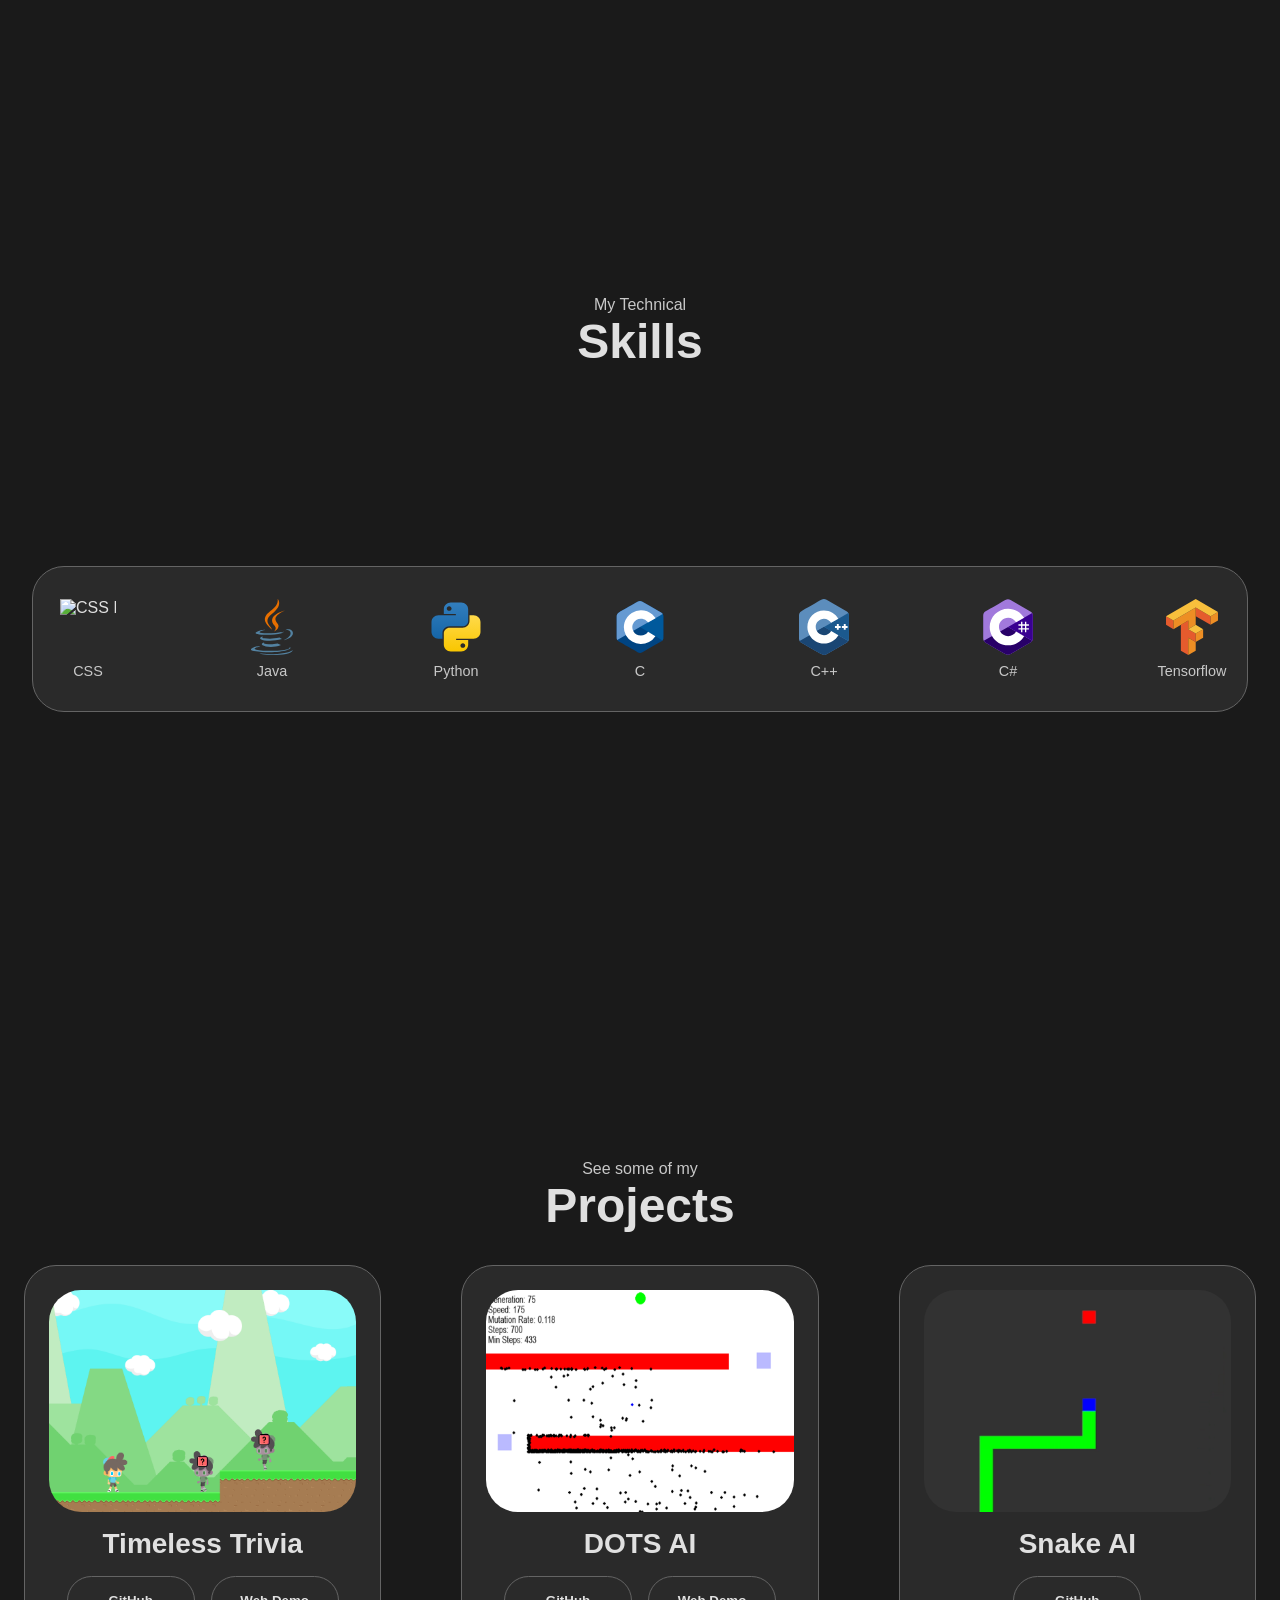
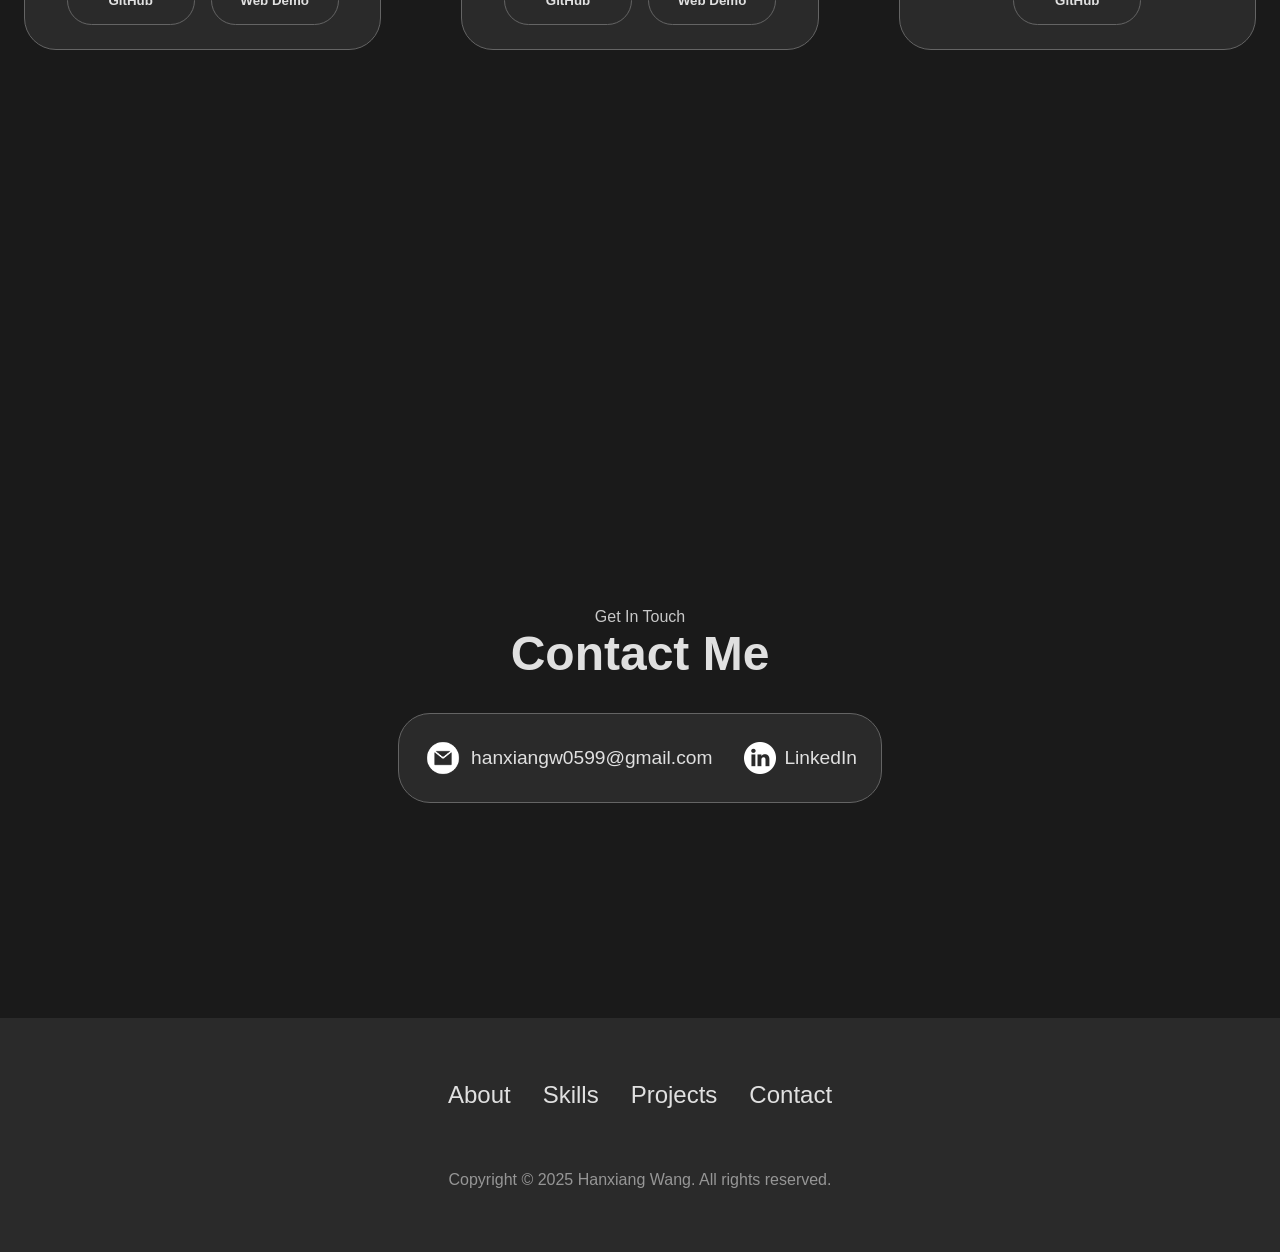
==== commit 8c491f31: "Added a skills section with moving icons." ====
--- a/index.html
+++ b/index.html
@@ -13,10 +13,11 @@
       <div>
         <ul class="nav-links">
           <li><a href="#about">About</a></li>
+          <li><a href="#skills">Skills</a></li>
           <li><a href="#projects">Projects</a></li>
           <li><a href="#contact">Contact</a></li>
           <li>
-            <button id="theme-toggle" class="theme-toggle-btn">🌙</button>
+            <button id="theme-toggle" class="theme-toggle-btn"></button>
           </li>
         </ul>
       </div>
@@ -31,15 +32,14 @@
         </div>
         <div class="menu-links">
           <li><a href="#about" onclick="toggleMenu()">About</a></li>
+          <li><a href="#skills" onclick="toggleMenu()">Skills</a></li>
           <li><a href="#projects" onclick="toggleMenu()">Projects</a></li>
           <li><a href="#contact" onclick="toggleMenu()">Contact</a></li>
           <li>
             <button
               id="theme-toggle-mobile"
               class="theme-toggle-btn mobile-theme-btn"
-            >
-              🌙
-            </button>
+            ></button>
           </li>
         </div>
       </div>
@@ -136,6 +136,239 @@
         src="./assets/img/portfolio/arrow.png"
         alt="Arrow icon"
         class="icon arrow"
+        onclick="location.href='./#skills'"
+      />
+    </section>
+    <section id="skills">
+      <p class="section__text__p1">My Technical</p>
+      <h1 class="title">Skills</h1>
+      <div class="section-container">
+        <div class="skills-container">
+          <div class="skills-track">
+            <div class="skill">
+              <img
+                src="./assets/img/portfolio/html.svg"
+                alt="HTML Icon"
+                class="skill-icon"
+              />
+              <p>HTML</p>
+            </div>
+            <div class="skill">
+              <img
+                src="./assets/img/portfolio/css.svg"
+                alt="CSS Icon"
+                class="skill-icon"
+              />
+              <p>CSS</p>
+            </div>
+            <div class="skill">
+              <img
+                src="./assets/img/portfolio/java.svg"
+                alt="JavaScript Icon"
+                class="skill-icon"
+              />
+              <p>Java</p>
+            </div>
+            <div class="skill">
+              <img
+                src="./assets/img/portfolio/python.svg"
+                alt="Python Icon"
+                class="skill-icon"
+              />
+              <p>Python</p>
+            </div>
+            <div class="skill">
+              <img
+                src="./assets/img/portfolio/c.svg"
+                alt="C Icon"
+                class="skill-icon"
+              />
+              <p>C</p>
+            </div>
+            <div class="skill">
+              <img
+                src="./assets/img/portfolio/c++.svg"
+                alt="C++ Icon"
+                class="skill-icon"
+              />
+              <p>C++</p>
+            </div>
+            <div class="skill">
+              <img
+                src="./assets/img/portfolio/c--.svg"
+                alt="C# Icon"
+                class="skill-icon"
+              />
+              <p>C#</p>
+            </div>
+            <div class="skill">
+              <img
+                src="./assets/img/portfolio/tensorflow.svg"
+                alt="Tensorflow Icon"
+                class="skill-icon"
+              />
+              <p>Tensorflow</p>
+            </div>
+            <div class="skill">
+              <img
+                src="./assets/img/portfolio/openai.svg"
+                alt="OpenAI Icon"
+                class="skill-icon"
+              />
+              <p>OpenAI Tools</p>
+            </div>
+            <!-- Duplicate items for seamless loop -->
+            <div class="skill">
+              <img
+                src="./assets/img/portfolio/html.svg"
+                alt="HTML Icon"
+                class="skill-icon"
+              />
+              <p>HTML</p>
+            </div>
+            <div class="skill">
+              <img
+                src="./assets/img/portfolio/css.svg"
+                alt="CSS Icon"
+                class="skill-icon"
+              />
+              <p>CSS</p>
+            </div>
+            <div class="skill">
+              <img
+                src="./assets/img/portfolio/java.svg"
+                alt="JavaScript Icon"
+                class="skill-icon"
+              />
+              <p>Java</p>
+            </div>
+            <div class="skill">
+              <img
+                src="./assets/img/portfolio/python.svg"
+                alt="Python Icon"
+                class="skill-icon"
+              />
+              <p>Python</p>
+            </div>
+            <div class="skill">
+              <img
+                src="./assets/img/portfolio/c.svg"
+                alt="C Icon"
+                class="skill-icon"
+              />
+              <p>C</p>
+            </div>
+            <div class="skill">
+              <img
+                src="./assets/img/portfolio/c++.svg"
+                alt="C++ Icon"
+                class="skill-icon"
+              />
+              <p>C++</p>
+            </div>
+            <div class="skill">
+              <img
+                src="./assets/img/portfolio/c--.svg"
+                alt="C# Icon"
+                class="skill-icon"
+              />
+              <p>C#</p>
+            </div>
+            <div class="skill">
+              <img
+                src="./assets/img/portfolio/tensorflow.svg"
+                alt="Tensorflow Icon"
+                class="skill-icon"
+              />
+              <p>Tensorflow</p>
+            </div>
+            <div class="skill">
+              <img
+                src="./assets/img/portfolio/openai.svg"
+                alt="OpenAI Icon"
+                class="skill-icon"
+              />
+              <p>OpenAI Tools</p>
+            </div>
+            <div class="skill">
+              <img
+                src="./assets/img/portfolio/html.svg"
+                alt="HTML Icon"
+                class="skill-icon"
+              />
+              <p>HTML</p>
+            </div>
+            <div class="skill">
+              <img
+                src="./assets/img/portfolio/css.svg"
+                alt="CSS Icon"
+                class="skill-icon"
+              />
+              <p>CSS</p>
+            </div>
+            <div class="skill">
+              <img
+                src="./assets/img/portfolio/java.svg"
+                alt="JavaScript Icon"
+                class="skill-icon"
+              />
+              <p>Java</p>
+            </div>
+            <div class="skill">
+              <img
+                src="./assets/img/portfolio/python.svg"
+                alt="Python Icon"
+                class="skill-icon"
+              />
+              <p>Python</p>
+            </div>
+            <div class="skill">
+              <img
+                src="./assets/img/portfolio/c.svg"
+                alt="C Icon"
+                class="skill-icon"
+              />
+              <p>C</p>
+            </div>
+            <div class="skill">
+              <img
+                src="./assets/img/portfolio/c++.svg"
+                alt="C++ Icon"
+                class="skill-icon"
+              />
+              <p>C++</p>
+            </div>
+            <div class="skill">
+              <img
+                src="./assets/img/portfolio/c--.svg"
+                alt="C# Icon"
+                class="skill-icon"
+              />
+              <p>C#</p>
+            </div>
+            <div class="skill">
+              <img
+                src="./assets/img/portfolio/tensorflow.svg"
+                alt="Tensorflow Icon"
+                class="skill-icon"
+              />
+              <p>Tensorflow</p>
+            </div>
+            <div class="skill">
+              <img
+                src="./assets/img/portfolio/openai.svg"
+                alt="OpenAI Icon"
+                class="skill-icon"
+              />
+              <p>OpenAI Tools</p>
+            </div>
+          </div>
+        </div>
+      </div>
+      <img
+        src="./assets/img/portfolio/arrow.png"
+        alt="Arrow icon"
+        class="icon arrow"
         onclick="location.href='./#projects'"
       />
     </section>
@@ -255,6 +488,7 @@
           <div>
             <ul class="nav-links">
               <li><a href="#about">About</a></li>
+              <li><a href="#skills">Skills</a></li>
               <li><a href="#projects">Projects</a></li>
               <li><a href="#contact">Contact</a></li>
             </ul>
--- a/style.css
+++ b/style.css
@@ -116,6 +116,11 @@
 }
 
 body.light-mode .details-container {
+  background: white;
+  border-color: rgb(163, 163, 163);
+}
+
+body.light-mode .skills-container {
   background: white;
   border-color: rgb(163, 163, 163);
 }
@@ -539,6 +544,76 @@
   margin: auto 0;
 }
 
+/* SKILLS SECTION */
+
+#skills {
+  position: relative; /* Add this line */
+}
+
+.skills-container {
+  display: flex;
+  justify-content: center;
+  align-items: center;
+  overflow: hidden;
+  width: 100%;
+  position: relative;
+  background: #2a2a2a; /* Changed from white */
+  border-radius: 2rem;
+  border: rgb(100, 100, 100) 0.1rem solid; /* Changed border color */
+  border-color: rgb(100, 100, 100); /* Changed border color */
+  padding: 2rem 0;
+  margin: 0 2rem;
+}
+
+.skills-track {
+  display: flex;
+  gap: 4rem; /* Increased from 2rem */
+  animation: slideLeft 10s linear infinite; /* Increased duration for smoother effect */
+  white-space: nowrap;
+  will-change: transform; /* Optimize for animations */
+}
+
+.skill {
+  display: flex;
+  flex-direction: column;
+  align-items: center;
+  gap: 0.5rem;
+  min-width: 120px; /* Increased from 100px */
+  flex-shrink: 0;
+  text-align: center;
+}
+
+.skill p {
+  margin: 0;
+  font-size: 0.9rem;
+  font-weight: 500;
+}
+
+.skill-icon {
+  width: 3.5rem; /* Increased from 3rem */
+  height: 3.5rem;
+  object-fit: contain;
+}
+
+@keyframes slideLeft {
+  0% {
+    transform: translateX(0);
+  }
+  100% {
+    transform: translateX(-33.8%); /* More precise calculation */
+  }
+}
+
+.skills-track:hover {
+  animation-play-state: paused;
+}
+
+/* Ensure smooth loop by making the container width consistent */
+.details-container .skills-container {
+  width: 100%;
+  max-width: none;
+}
+
 /* PROJECTS SECTION */
 
 .experience-sub-title {
--- a/mediaqueries.css
+++ b/mediaqueries.css
@@ -38,6 +38,10 @@
 
   section {
     margin: 0 5%;
+  }
+
+  .skills-container {
+    margin: 2rem 0;
   }
 
   .section__pic-container {
@@ -130,4 +134,22 @@
   .text-container {
     text-align: justify;
   }
+
+  .skills-track {
+    gap: 0;
+  }
+
+  @keyframes slideLeft {
+    0% {
+      transform: translateX(0);
+    }
+    100% {
+      transform: translateX(-33.3%); /* More precise calculation */
+    }
+  }
+
+  .skill-icon {
+    height: 2rem;
+    width: 2rem;
+  }
 }
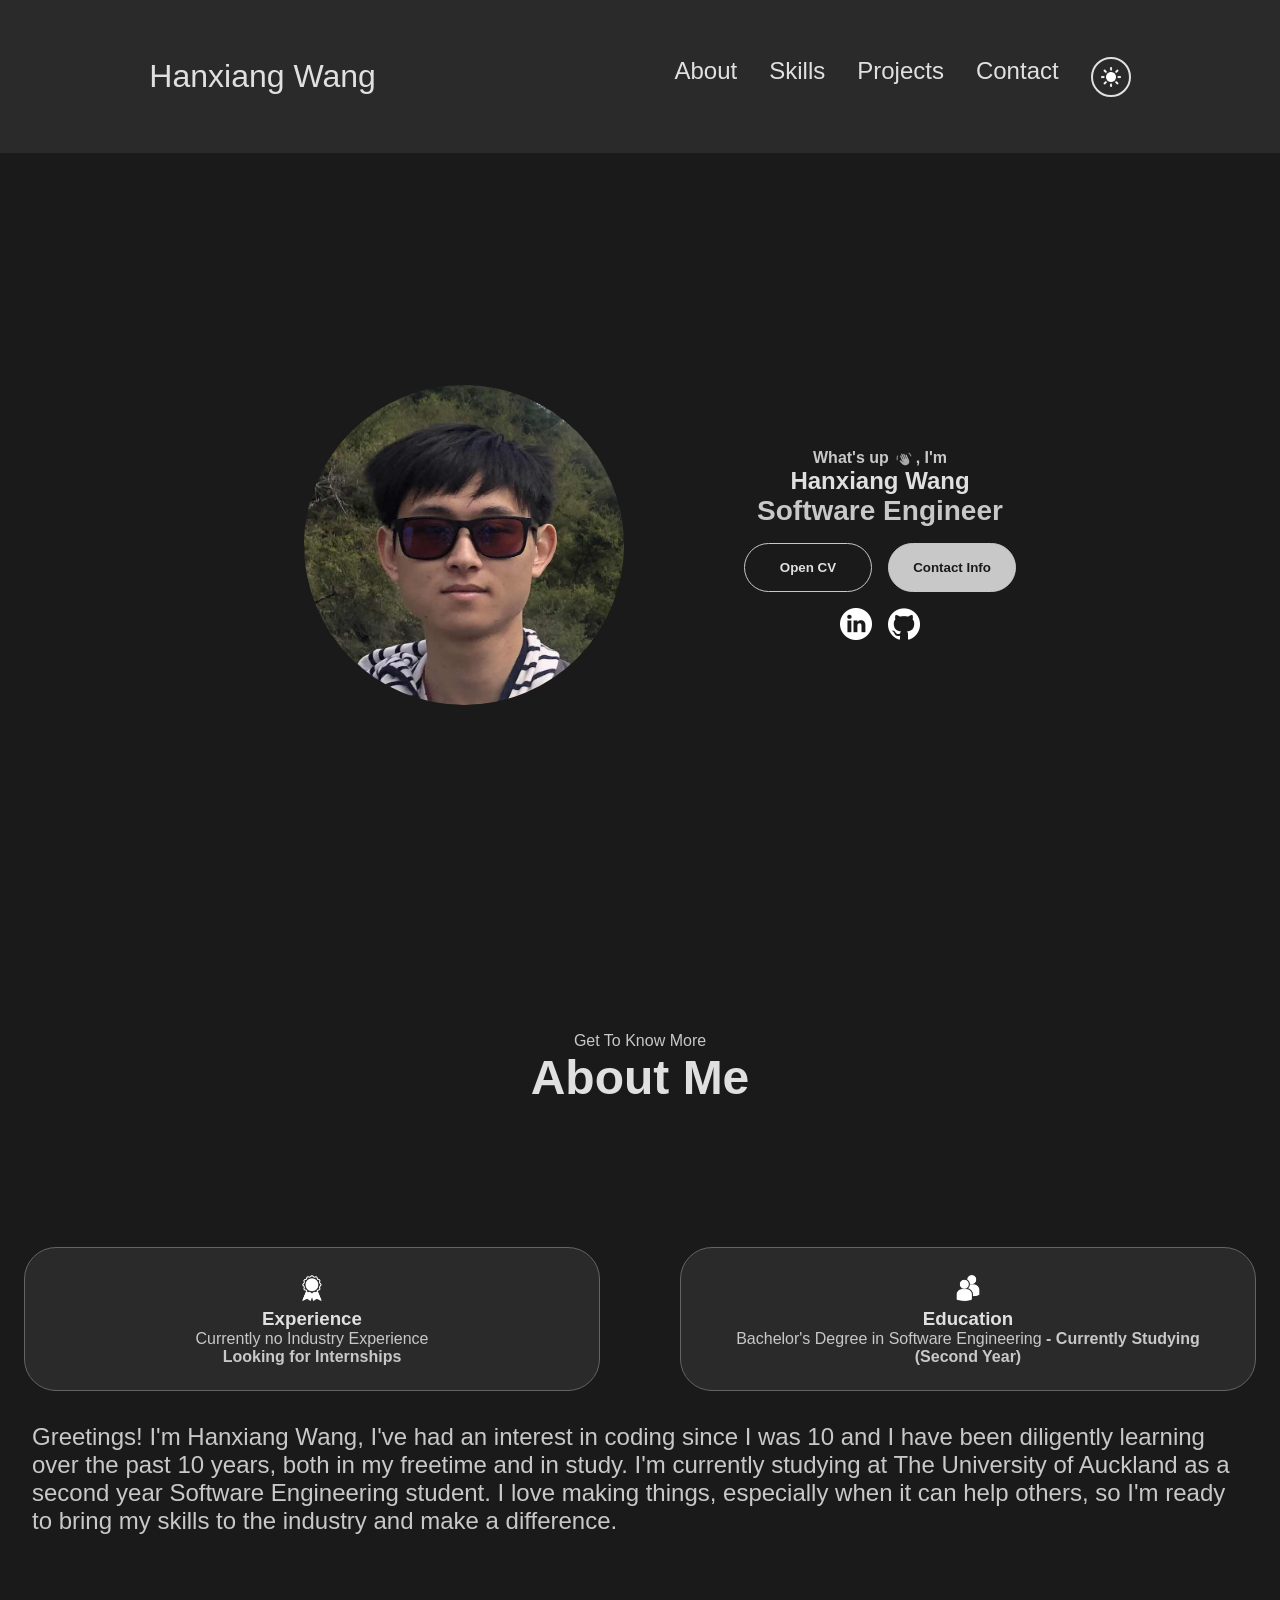
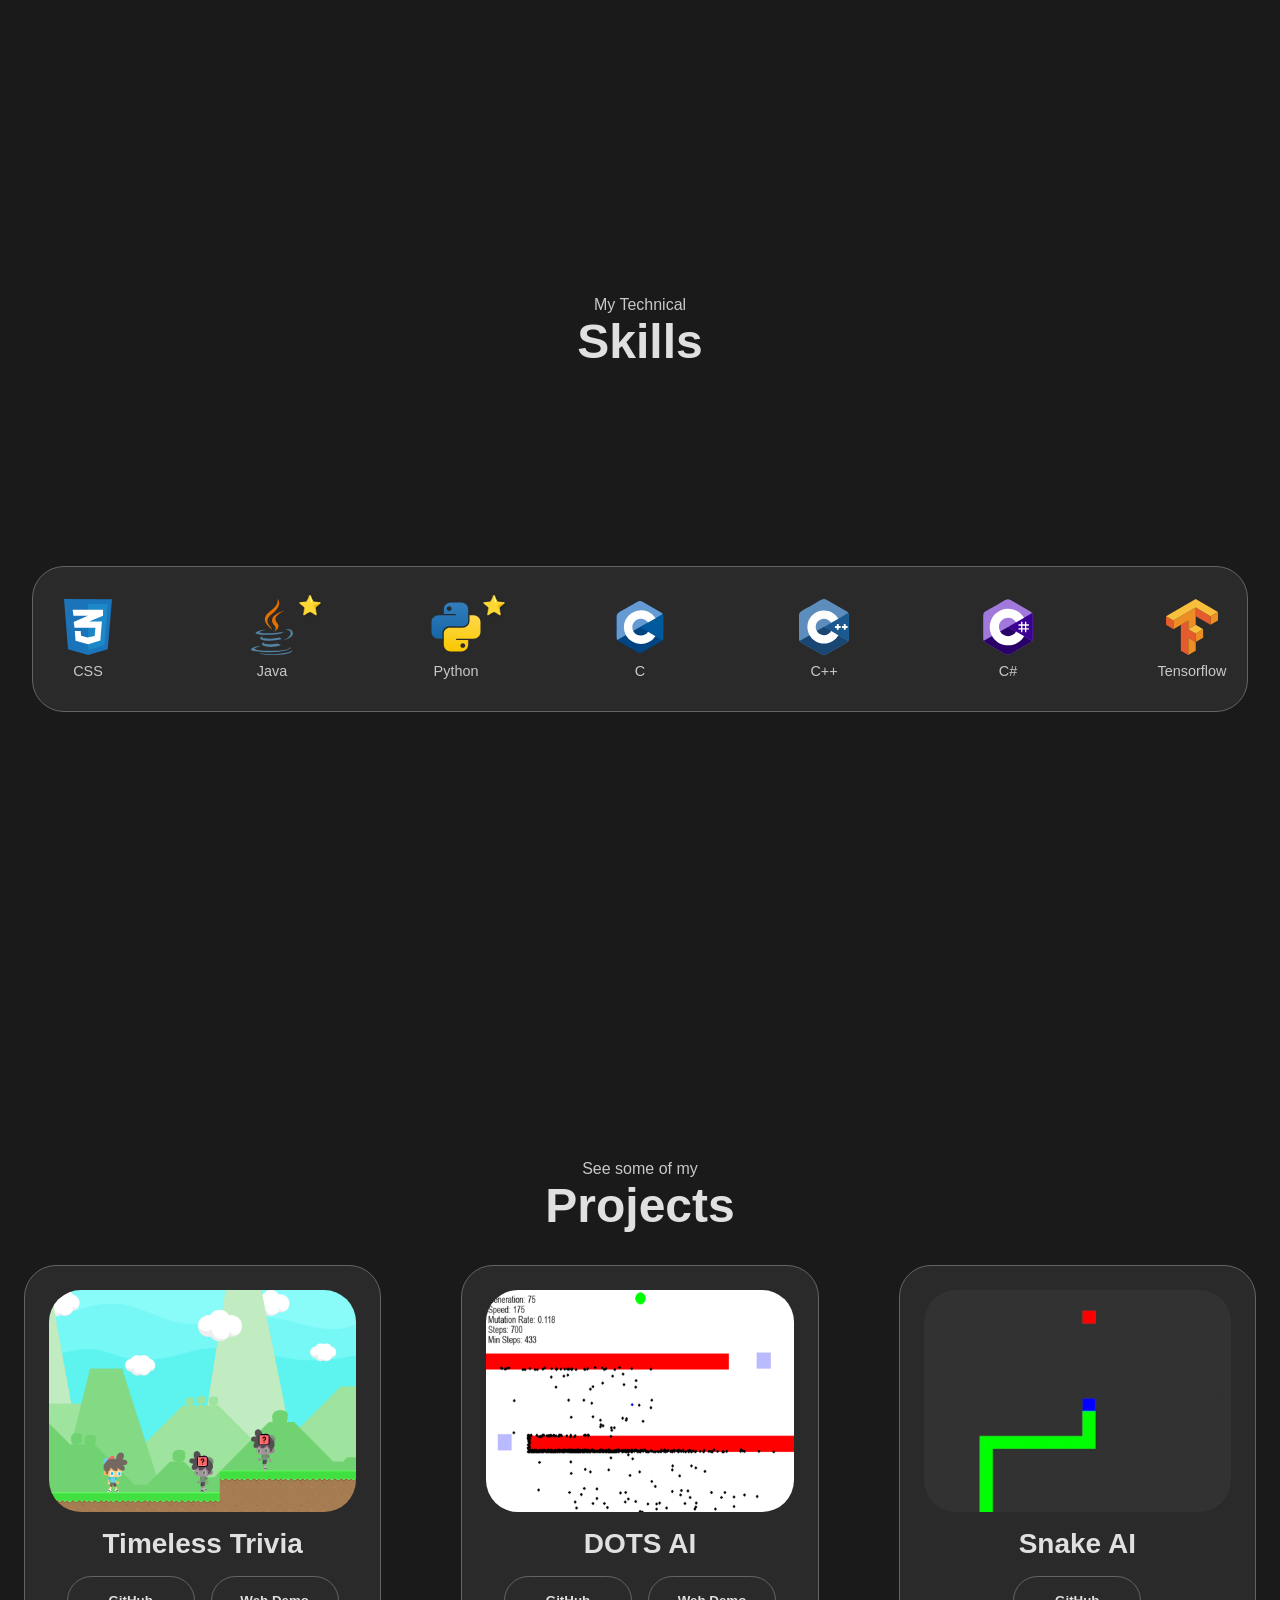
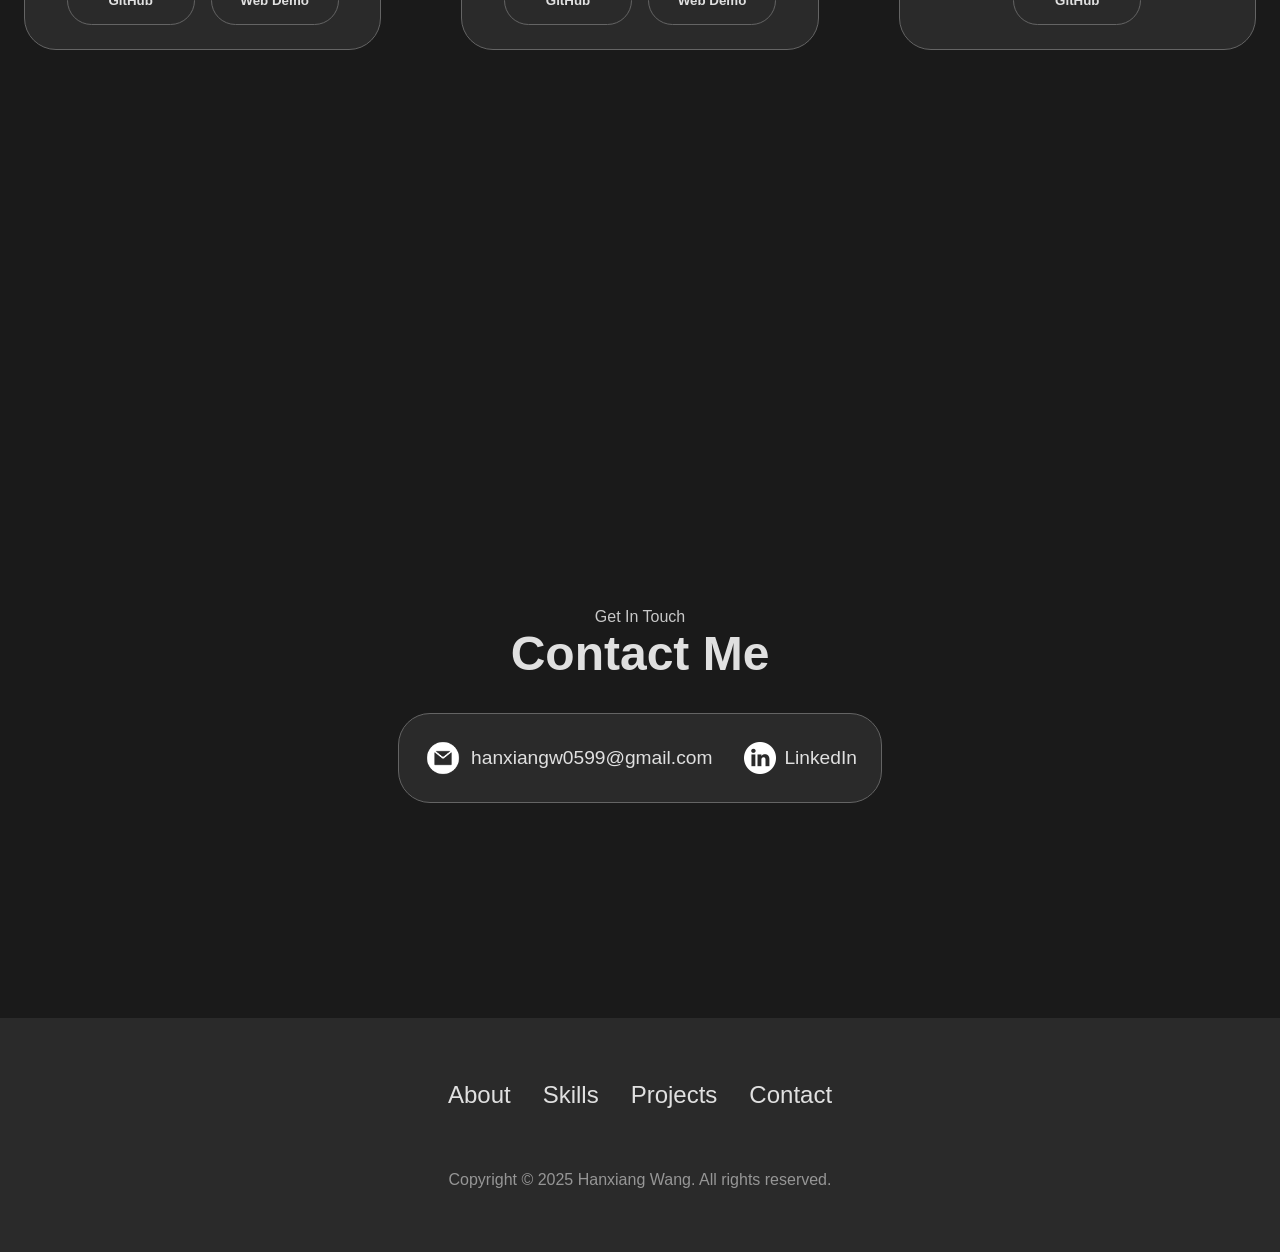
==== commit f02948cc: "Added popups when hovering over skill icons." ====
--- a/index.html
+++ b/index.html
@@ -162,6 +162,7 @@
               <p>CSS</p>
             </div>
             <div class="skill">
+              <div class="skill-star">⭐</div>
               <img
                 src="./assets/img/portfolio/java.svg"
                 alt="JavaScript Icon"
@@ -170,6 +171,7 @@
               <p>Java</p>
             </div>
             <div class="skill">
+              <div class="skill-star">⭐</div>
               <img
                 src="./assets/img/portfolio/python.svg"
                 alt="Python Icon"
@@ -235,6 +237,7 @@
               <p>CSS</p>
             </div>
             <div class="skill">
+              <div class="skill-star">⭐</div>
               <img
                 src="./assets/img/portfolio/java.svg"
                 alt="JavaScript Icon"
@@ -243,6 +246,7 @@
               <p>Java</p>
             </div>
             <div class="skill">
+              <div class="skill-star">⭐</div>
               <img
                 src="./assets/img/portfolio/python.svg"
                 alt="Python Icon"
@@ -307,6 +311,7 @@
               <p>CSS</p>
             </div>
             <div class="skill">
+              <div class="skill-star">⭐</div>
               <img
                 src="./assets/img/portfolio/java.svg"
                 alt="JavaScript Icon"
@@ -315,6 +320,7 @@
               <p>Java</p>
             </div>
             <div class="skill">
+              <div class="skill-star">⭐</div>
               <img
                 src="./assets/img/portfolio/python.svg"
                 alt="Python Icon"
@@ -497,6 +503,20 @@
       </nav>
       <p>Copyright &#169; 2025 Hanxiang Wang. All rights reserved.</p>
     </footer>
+    <div class="skill-popup-container">
+      <div class="skill-popup" id="skillPopup">
+        <div class="popup-content">
+          <h3 id="popupTitle">Skill Name</h3>
+          <p class="skill-level" id="popupLevel">Proficiency: Advanced</p>
+          <p class="skill-description" id="popupDescription">
+            Skill description goes here...
+          </p>
+          <div class="skill-tags" id="popupTags">
+            <!-- Tags will be inserted here -->
+          </div>
+        </div>
+      </div>
+    </div>
     <script src="script.js"></script>
   </body>
 </html>
--- a/style.css
+++ b/style.css
@@ -548,6 +548,7 @@
 
 #skills {
   position: relative; /* Add this line */
+  overflow: visible;
 }
 
 .skills-container {
@@ -581,6 +582,8 @@
   min-width: 120px; /* Increased from 100px */
   flex-shrink: 0;
   text-align: center;
+  position: relative;
+  cursor: pointer;
 }
 
 .skill p {
@@ -604,7 +607,7 @@
   }
 }
 
-.skills-track:hover {
+.skills-track {
   animation-play-state: paused;
 }
 
@@ -612,6 +615,127 @@
 .details-container .skills-container {
   width: 100%;
   max-width: none;
+}
+
+.skill-star {
+  position: absolute;
+  top: -5px;
+  right: 10px;
+  font-size: 1.2rem;
+  z-index: 10;
+  color: #ffd700;
+  text-shadow: 1px 1px 2px rgba(0, 0, 0, 0.3);
+}
+
+/* Large skill popup styles */
+.skill-popup-container {
+  position: fixed;
+  top: 0;
+  left: 0;
+  width: 100%;
+  height: 100%;
+  pointer-events: none;
+  z-index: 1000;
+}
+
+.skill-popup {
+  position: absolute;
+  background: #2a2a2a;
+  color: #e0e0e0;
+  border-radius: 12px;
+  box-shadow: 0 8px 32px rgba(0, 0, 0, 0.3);
+  opacity: 0;
+  visibility: hidden;
+  transition: all 0.3s ease;
+  width: 320px;
+  border: rgb(100, 100, 100) 0.1rem solid;
+  pointer-events: auto;
+}
+
+.skill-popup.show {
+  opacity: 1;
+  visibility: visible;
+}
+
+.skill-popup::before {
+  content: "";
+  position: absolute;
+  top: -10px;
+  left: 50%;
+  transform: translateX(-50%);
+  border-left: 10px solid transparent;
+  border-right: 10px solid transparent;
+  border-bottom: 10px solid #2a2a2a;
+}
+
+.popup-content {
+  padding: 24px;
+}
+
+.popup-content h3 {
+  margin: 0 0 8px 0;
+  font-size: 1.4rem;
+  font-weight: 700;
+  color: #e0e0e0;
+}
+
+.skill-level {
+  margin: 0 0 16px 0;
+  font-size: 0.9rem;
+  font-weight: 600;
+  color: #e0e0e0;
+  opacity: 0.8;
+}
+
+.skill-description {
+  margin: 0 0 20px 0;
+  font-size: 0.95rem;
+  line-height: 1.6;
+  color: rgb(200, 200, 200);
+}
+
+.skill-tags {
+  display: flex;
+  flex-wrap: wrap;
+  gap: 8px;
+}
+
+.tag {
+  background: #e0e0e0;
+  color: #1a1a1a;
+  padding: 4px 12px;
+  border-radius: 20px;
+  font-size: 0.8rem;
+  font-weight: 500;
+}
+
+/* Light mode popup styles */
+body.light-mode .skill-popup {
+  background: white;
+  color: #333;
+  box-shadow: 0 8px 32px rgba(0, 0, 0, 0.15);
+  border: rgb(163, 163, 163) 0.1rem solid;
+}
+
+body.light-mode .skill-popup::before {
+  border-bottom-color: white;
+}
+
+body.light-mode .popup-content h3 {
+  color: #333;
+}
+
+body.light-mode .skill-level {
+  color: #333;
+}
+
+body.light-mode .skill-description {
+  color: rgb(85, 85, 85);
+}
+
+body.light-mode .tag {
+  background: #333;
+  color: white;
 }
 
 /* PROJECTS SECTION */
--- a/mediaqueries.css
+++ b/mediaqueries.css
@@ -85,6 +85,18 @@
     margin: 0 auto;
     text-align: center;
   }
+
+  .skill-popup {
+    width: 280px;
+  }
+
+  .popup-content {
+    padding: 20px;
+  }
+
+  .popup-content h3 {
+    font-size: 1.2rem;
+  }
 }
 
 @media screen and (max-width: 600px) {
@@ -152,4 +164,24 @@
     height: 2rem;
     width: 2rem;
   }
+
+  .skill-star {
+    position: absolute;
+    top: -5px;
+    right: 30px;
+    font-size: 0.75rem;
+    z-index: 10;
+    color: #ffd700;
+    text-shadow: 1px 1px 2px rgba(0, 0, 0, 0.3);
+  }
 }
+
+@media screen and (max-width: 480px) {
+  .skill-popup {
+    width: 260px;
+  }
+
+  .popup-content {
+    padding: 16px;
+  }
+}
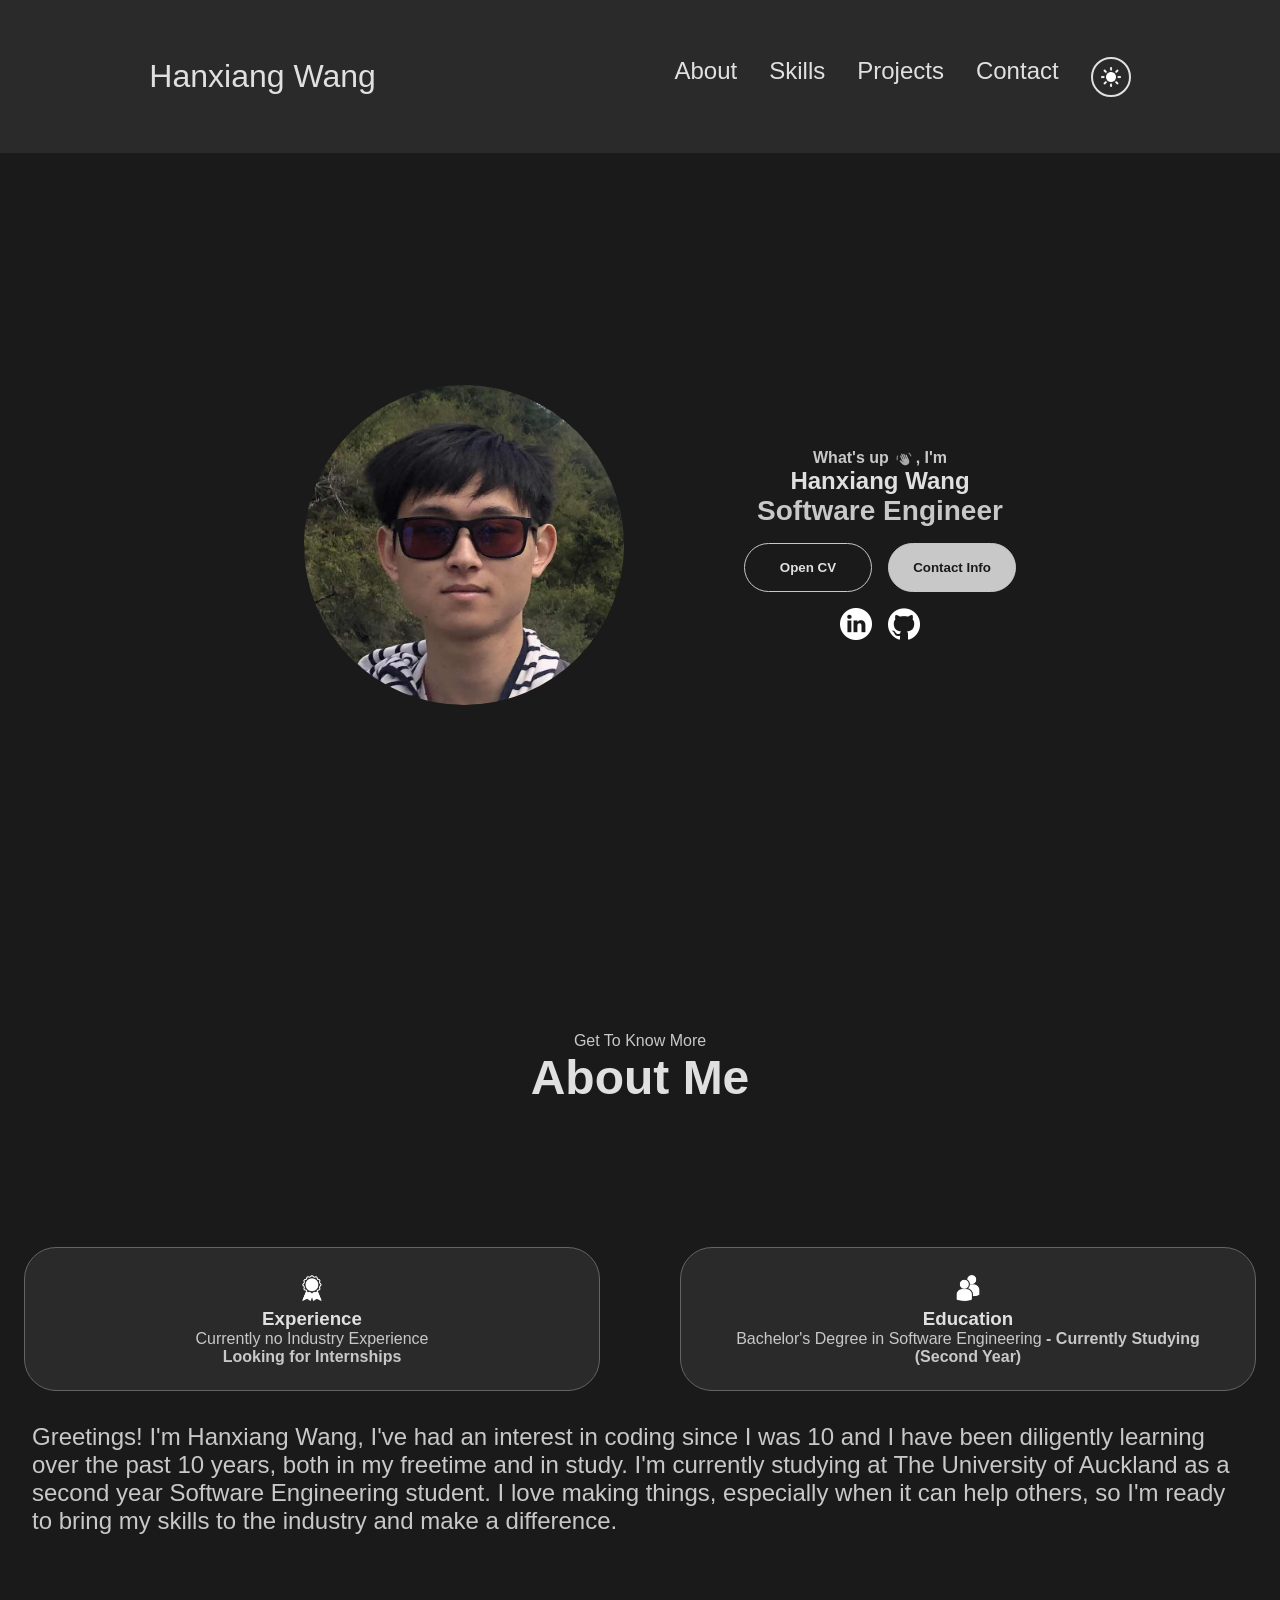
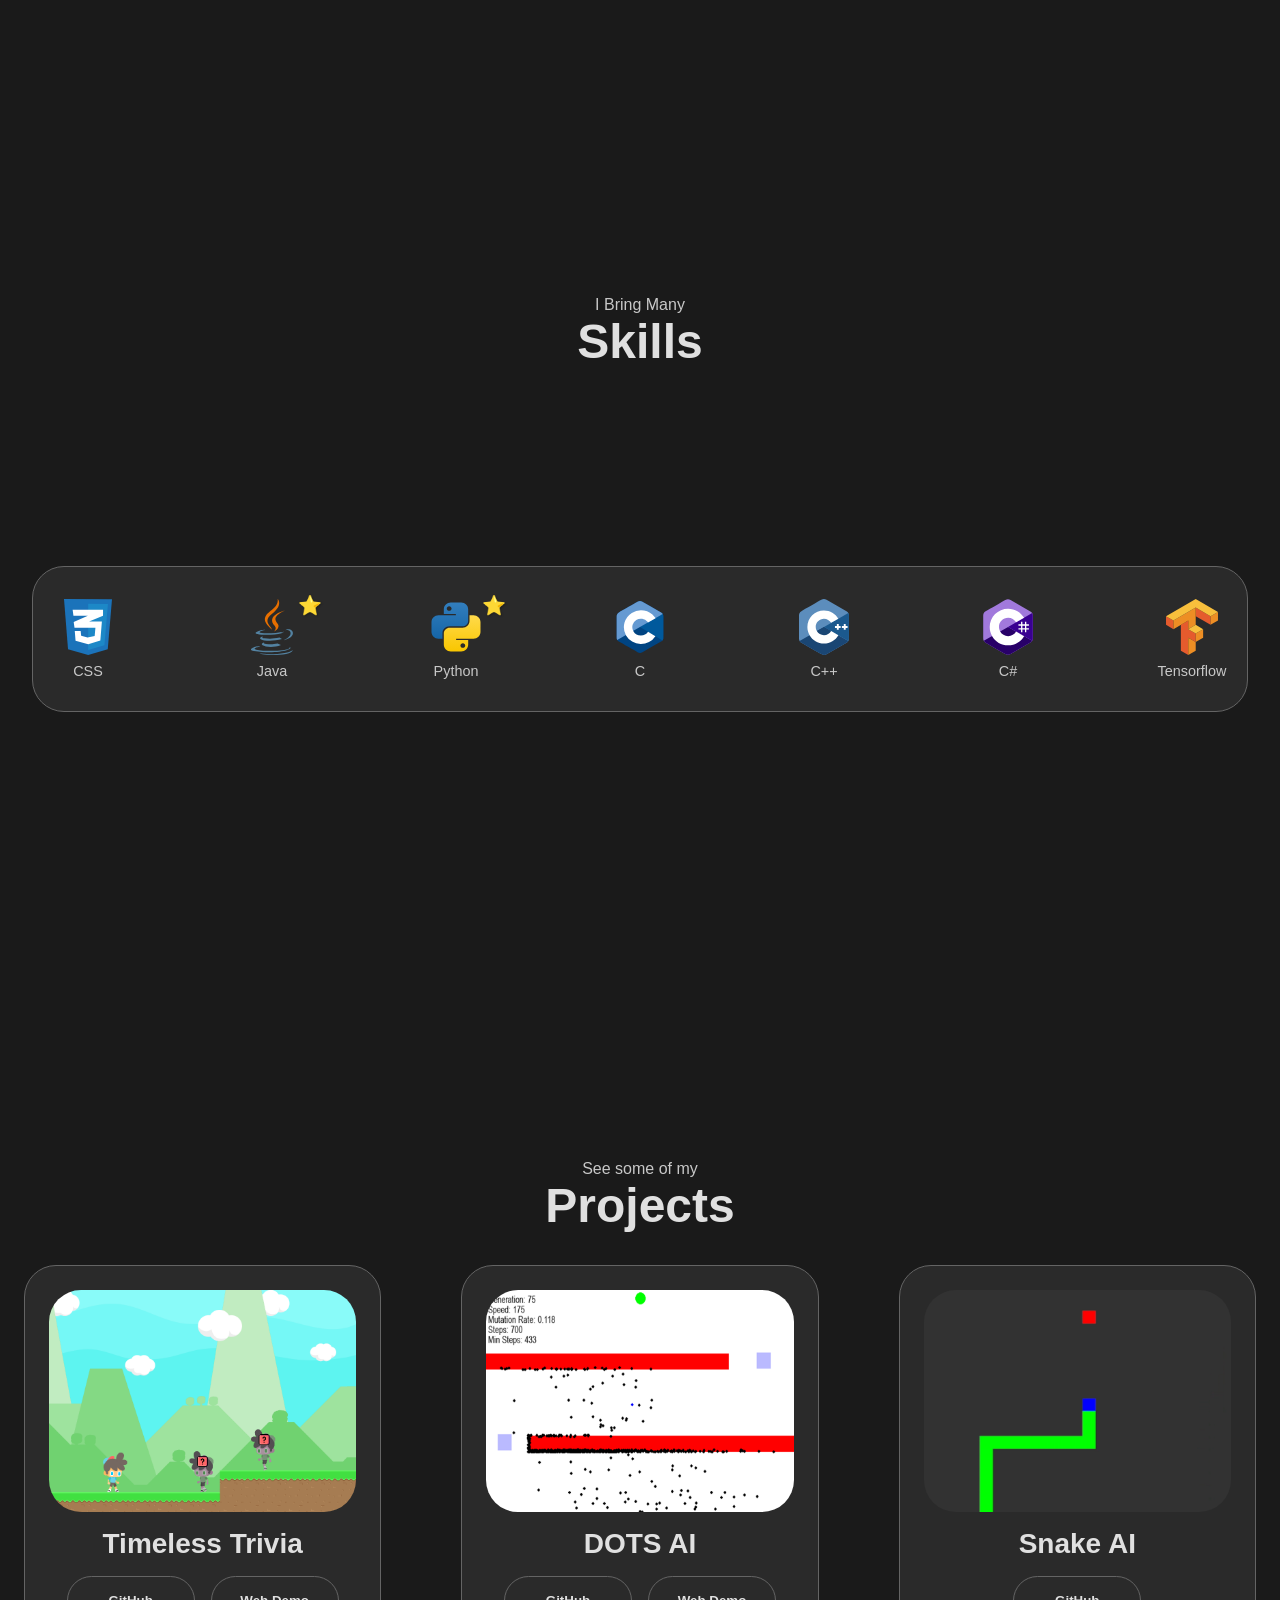
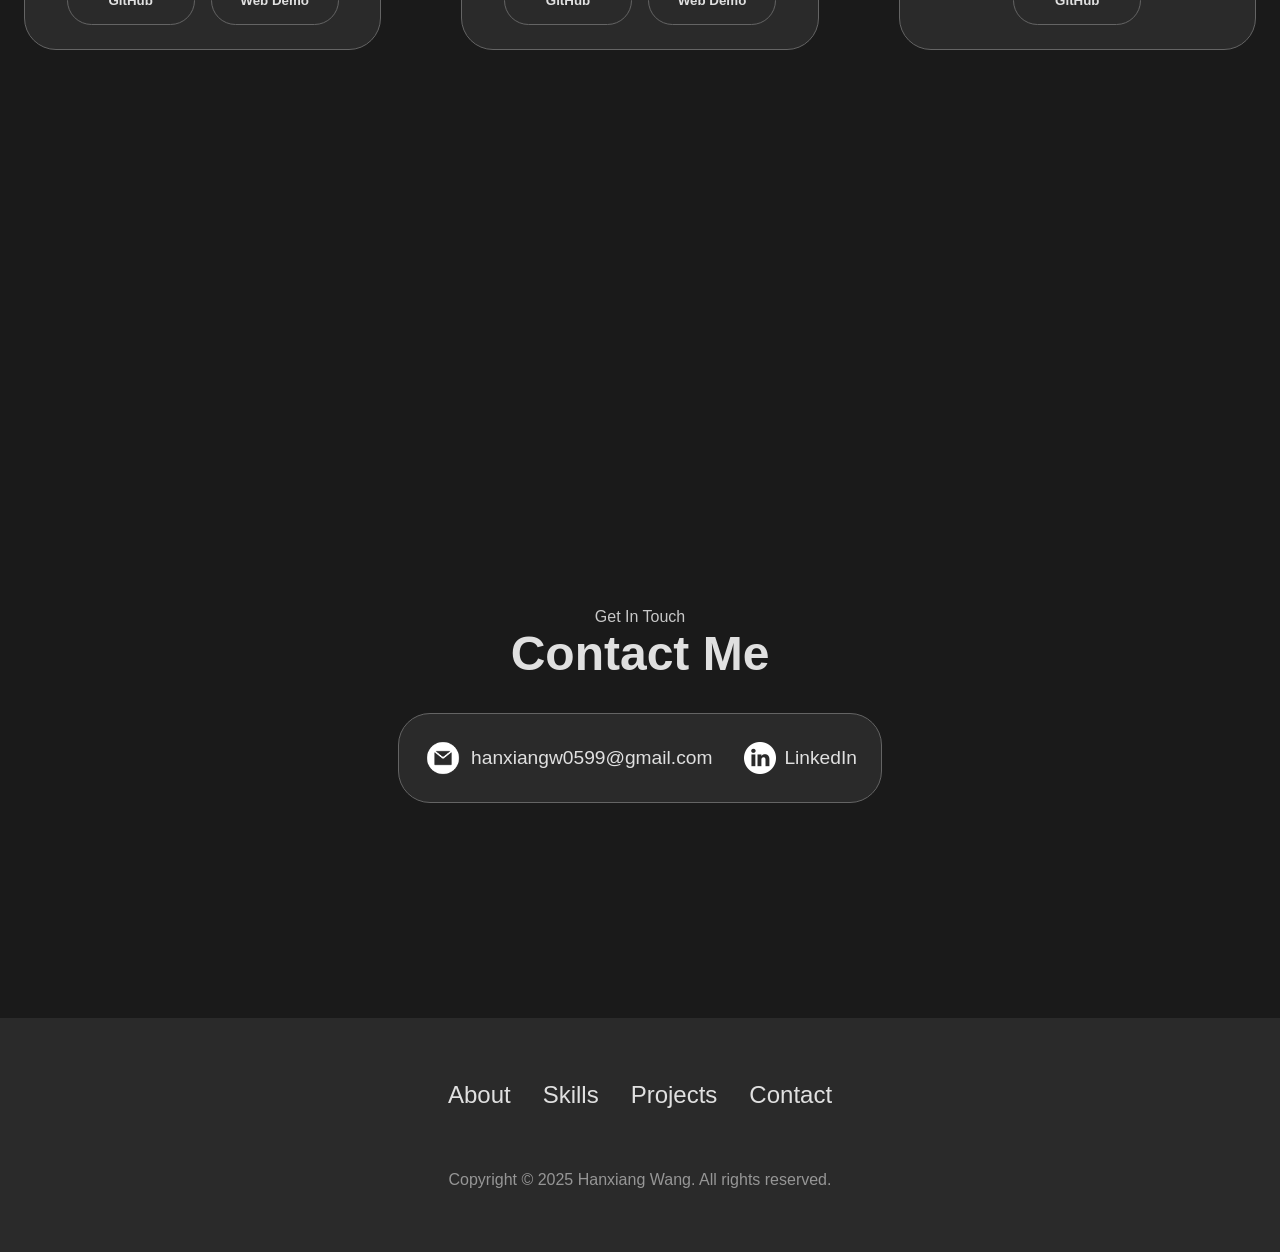
==== commit 3d411e2c: "Updated skills section subtitle text slightly." ====
--- a/index.html
+++ b/index.html
@@ -140,7 +140,7 @@
       />
     </section>
     <section id="skills">
-      <p class="section__text__p1">My Technical</p>
+      <p class="section__text__p1">I Bring Many</p>
       <h1 class="title">Skills</h1>
       <div class="section-container">
         <div class="skills-container">
